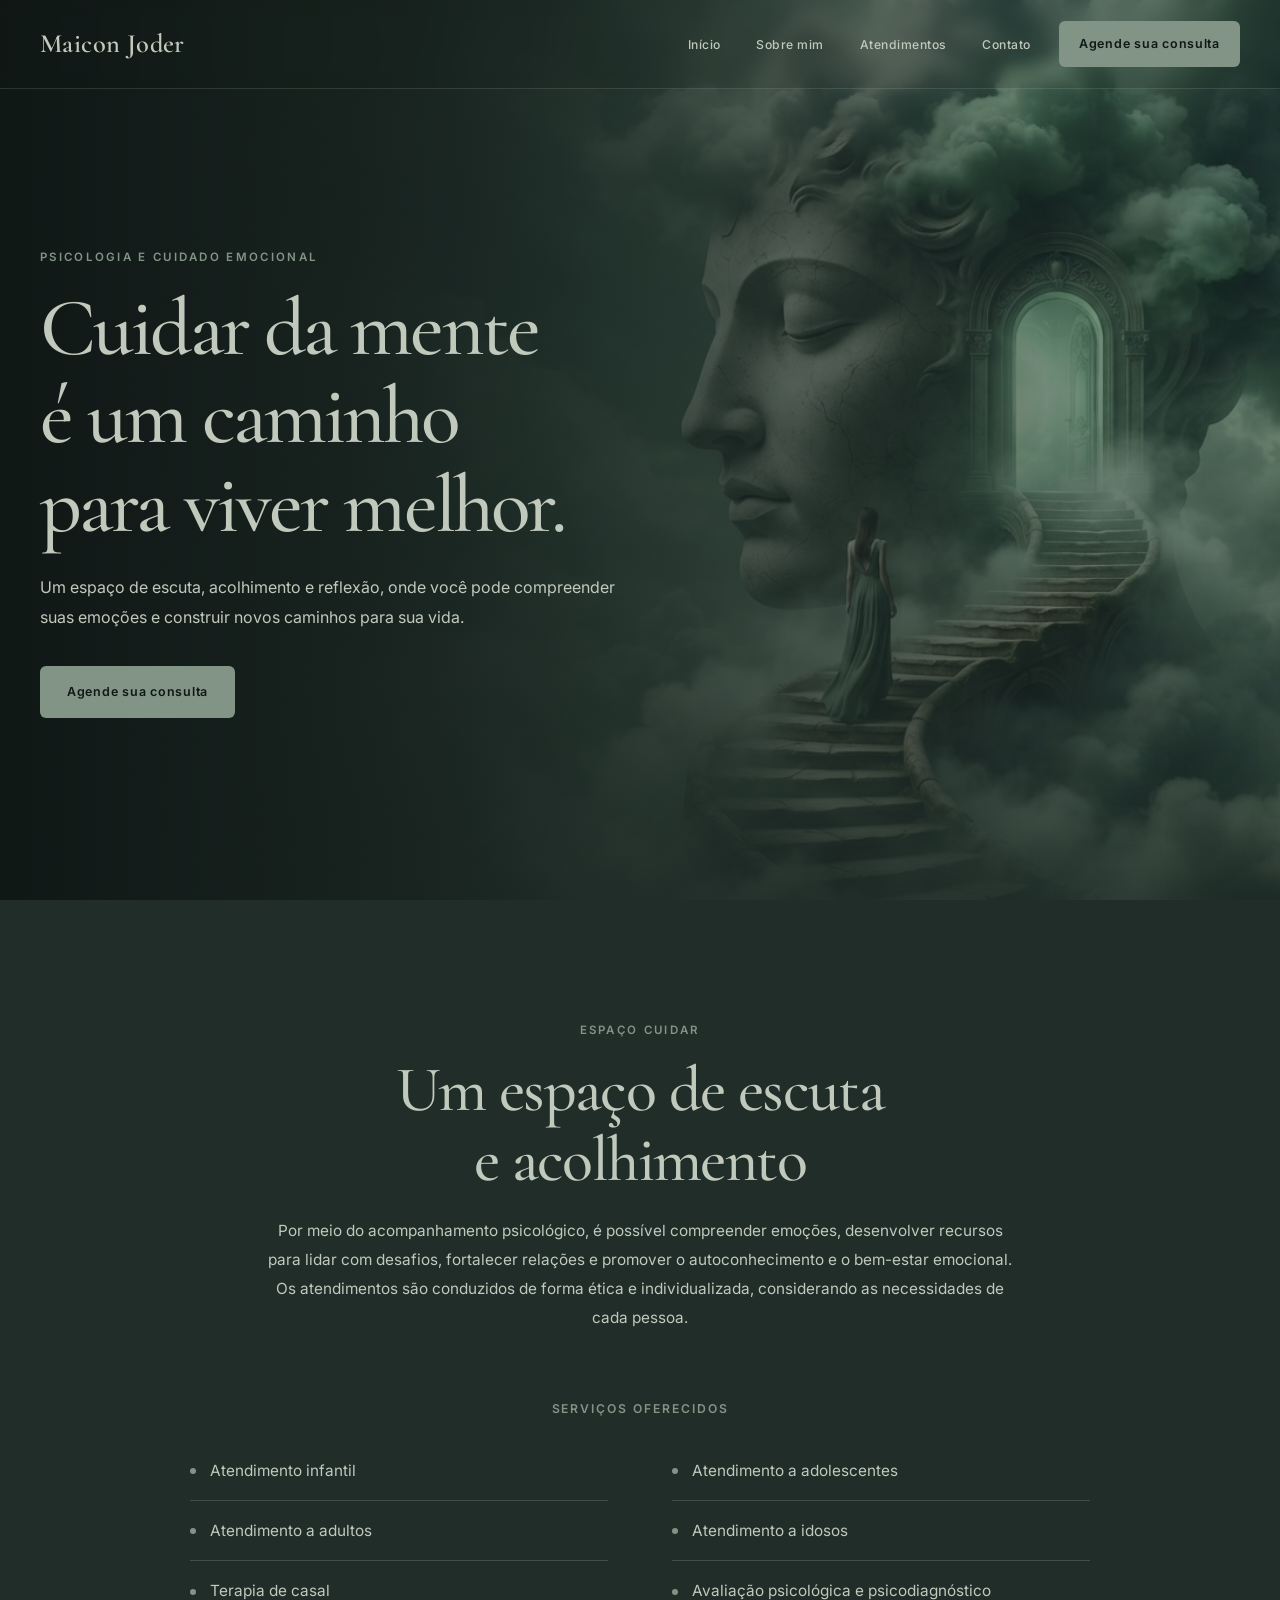
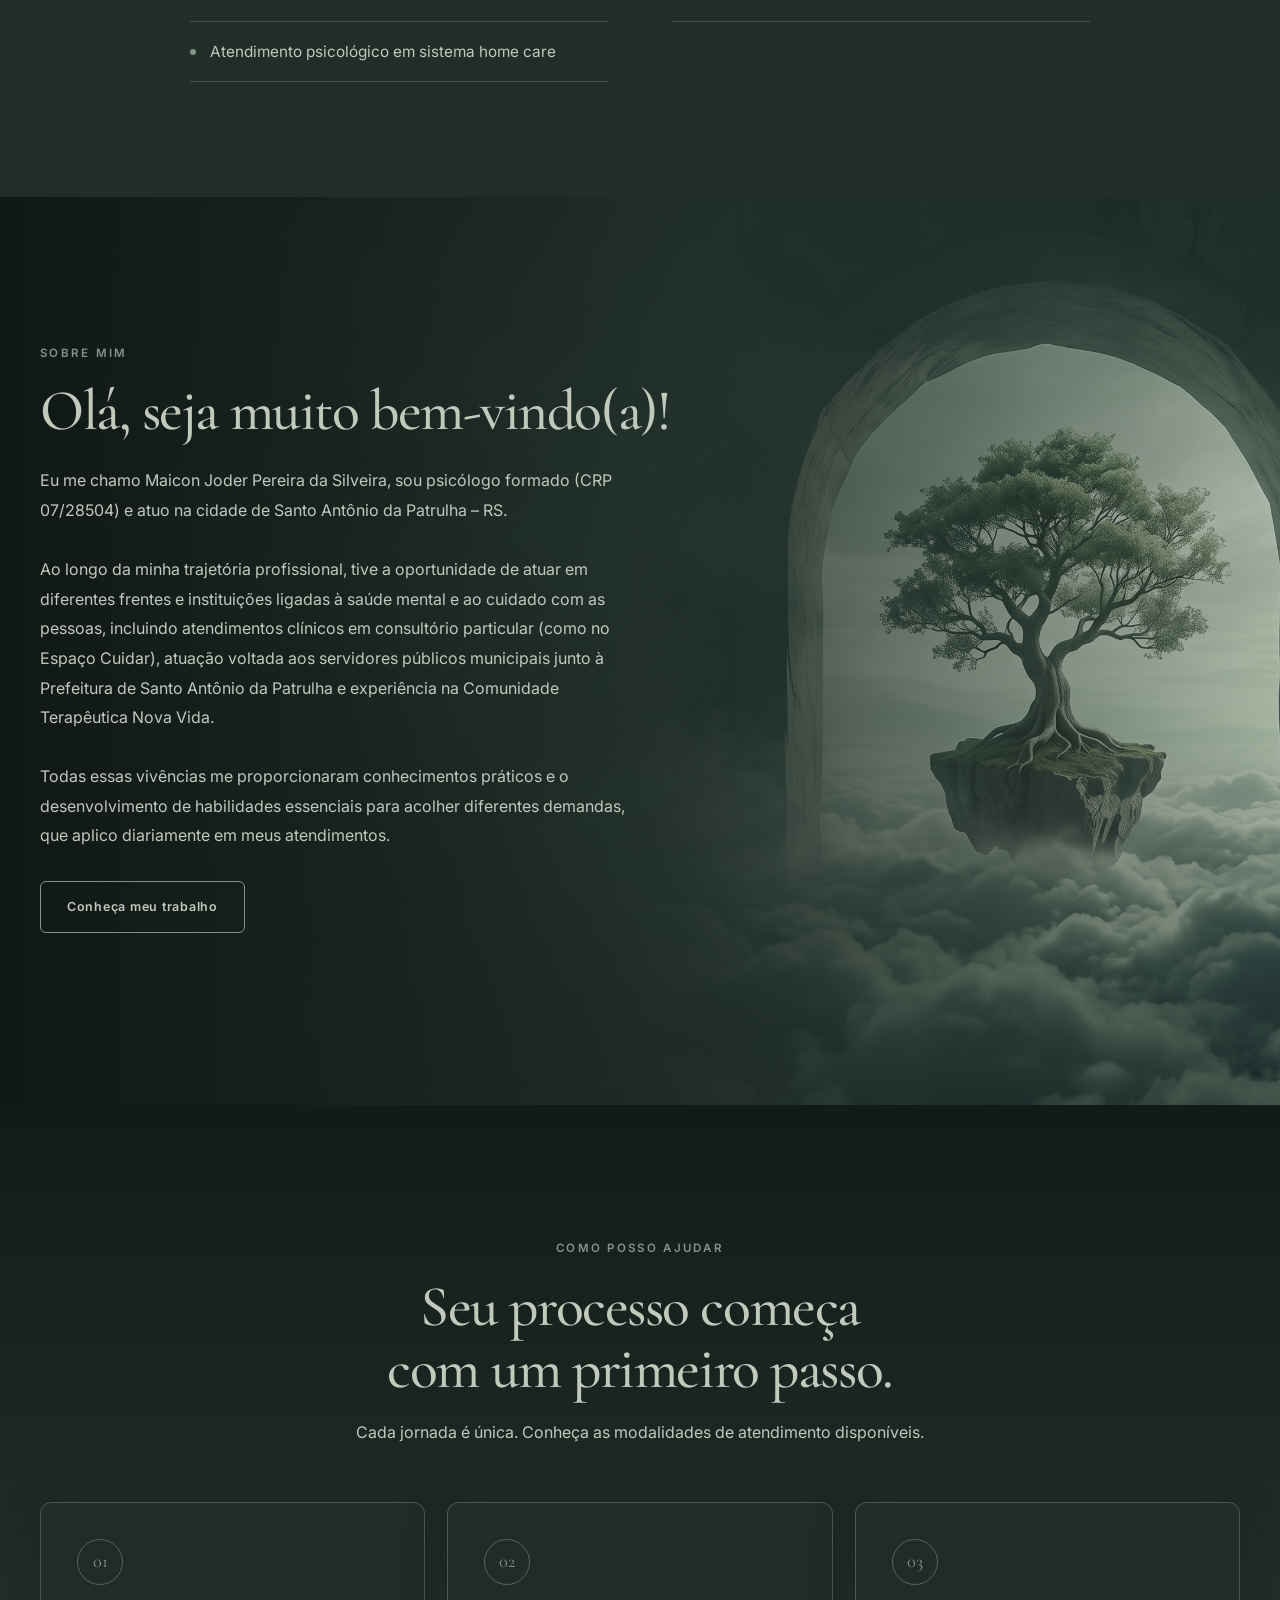
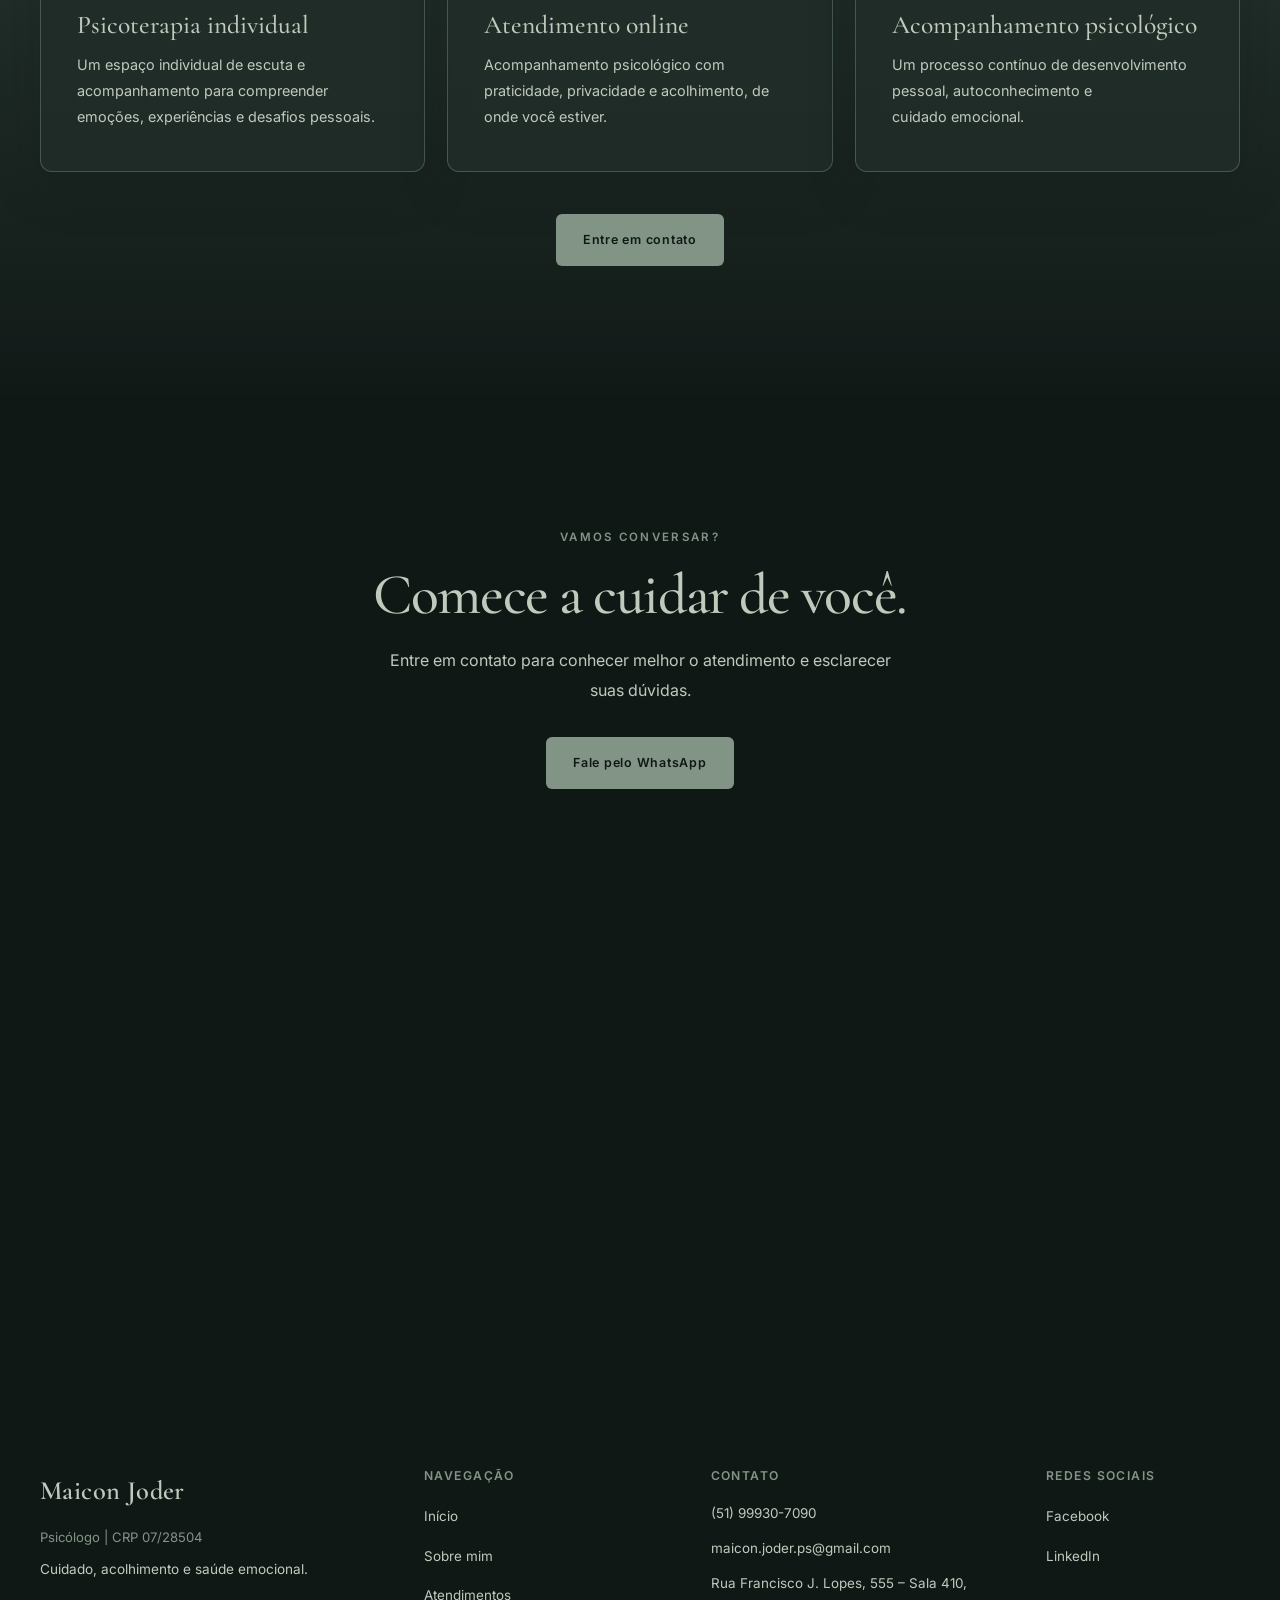
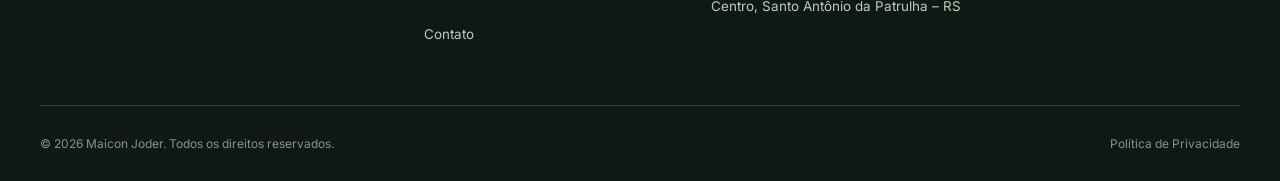
==== index.html @ 699cd2d8 "Add files via upload" ====
<!DOCTYPE html>
<html lang="pt-BR">

<head>
    <meta charset="UTF-8">
    <meta name="viewport" content="width=device-width, initial-scale=1.0">

    <meta name="description"
        content="Atendimento psicológico humanizado. Um espaço de acolhimento, escuta e transformação.">

    <meta name="theme-color" content="#F5F1EA">
    <link rel="icon" href="images/ico.ico" type="image/x-icon">

    <title>Psicologia | Acolhimento e Bem-estar</title>

    <link rel="stylesheet" href="css/style.css">
    <script src="js/script.js" defer></script>
</head>

<body>

    <!-- =====================================
         HEADER - CABEÇALHO
    ====================================== -->

    <header class="header" id="inicio">

        <div class="header__container">

            <a href="#inicio" class="header__logo" aria-label="Página inicial">
                Maicon Joder
            </a>

            <nav class="header__nav" aria-label="Navegação principal">

                <ul class="header__menu">
                    <li><a href="#inicio">Início</a></li>
                    <li><a href="#sobre">Sobre mim</a></li>
                    <li><a href="#atendimentos">Atendimentos</a></li>
                    <li><a href="#contato">Contato</a></li>
                </ul>

            </nav>

            <a href="#contato" class="header__button">
                Agende sua consulta
            </a>

            <!-- Menu mobile: implementar interação com JavaScript -->
            <button class="header__mobile-button" type="button" aria-label="Abrir menu de navegação"
                aria-expanded="false" aria-controls="mobile-menu">

                <span></span>
                <span></span>
                <span></span>

            </button>

        </div>

        <!-- Menu alternativo para dispositivos móveis -->
        <nav class="mobile-menu" id="mobile-menu" aria-label="Navegação mobile" hidden>

            <ul>
                <li><a href="#inicio">Início</a></li>
                <li><a href="#sobre">Sobre mim</a></li>
                <li><a href="#atendimentos">Atendimentos</a></li>
                <li><a href="#contato">Contato</a></li>
            </ul>

            <a href="#contato" class="mobile-menu__button">
                Agende sua consulta
            </a>

        </nav>

    </header>


    <!-- =====================================
         MAIN - CONTEÚDO PRINCIPAL
    ====================================== -->

    <main>

        <!-- =================================
             SECTION 01 - HERO
        ================================== -->

        <section class="hero section-image" id="hero">

            <!-- Imagem de fundo 16:9 -->
            <div class="hero__background" role="img" aria-label="Imagem representativa de acolhimento e bem-estar">
            </div>

            <div class="hero__overlay"></div>

            <div class="hero__container">

                <div class="hero__content">

                    <span class="hero__eyebrow">
                        Psicologia e cuidado emocional
                    </span>

                    <h1 class="hero__title">
                        Cuidar da mente é um caminho para viver melhor.
                    </h1>

                    <p class="hero__description">
                        Um espaço de escuta, acolhimento e reflexão,
                        onde você pode compreender suas emoções e
                        construir novos caminhos para sua vida.
                    </p>

                    <a href="#contato" class="button button--primary">
                        Agende sua consulta
                    </a>

                </div>

            </div>

        </section>


        <!-- =================================
             SECTION 02 - 
            
        ================================== -->

        <section class="services-info" id="servicos" aria-labelledby="services-info-title">
            <div class="services-info__container">

                <div class="services-info__intro">
                    <span class="services-info__eyebrow">Espaço cuidar</span>

                    <h2 class="services-info__title" id="services-info-title">
                        Um espaço de escuta e acolhimento
                    </h2>

                    <p class="services-info__description">
                        Por meio do acompanhamento psicológico, é possível
                        compreender emoções, desenvolver recursos para lidar com desafios,
                        fortalecer relações e promover o autoconhecimento e o bem-estar
                        emocional. Os atendimentos são conduzidos de forma ética e
                        individualizada, considerando as necessidades de cada pessoa.
                    </p>

                </div>

                <div class="services-info__list-wrapper">
                    <h3 class="services-info__list-title">Serviços oferecidos</h3>

                    <ul class="services-info__list">
                        <li class="services-info__item">Atendimento infantil</li>
                        <li class="services-info__item">Atendimento a adolescentes</li>
                        <li class="services-info__item">Atendimento a adultos</li>
                        <li class="services-info__item">Atendimento a idosos</li>
                        <li class="services-info__item">Terapia de casal</li>
                        <li class="services-info__item">Avaliação psicológica e psicodiagnóstico</li>
                        <li class="services-info__item">Atendimento psicológico em sistema home care</li>
                    </ul>
                </div>

            </div>
        </section>


        <!-- =================================
             SECTION 03 - SOBRE O PSICÓLOGO
        ================================== -->

        <section class="about section-image" id="sobre">

            <!-- Imagem de fundo 16:9 -->
            <div class="about__background" role="img" aria-label="Ambiente tranquilo e acolhedor">
            </div>

            <div class="about__overlay"></div>

            <div class="about__container">

                <div class="about__content">

                    <span class="about__eyebrow">
                        Sobre mim
                    </span>

                    <h2 class="about__title">
                        Olá, seja muito bem-vindo(a)!
                    </h2>

                    <p class="about__description">
                        Eu me chamo Maicon Joder Pereira da Silveira, sou psicólogo formado (CRP 07/28504) e atuo na
                        cidade de Santo Antônio da Patrulha – RS.

                        <br><br>

                        Ao longo da minha trajetória profissional, tive a oportunidade de atuar em diferentes frentes e
                        instituições ligadas à saúde mental e ao cuidado com as pessoas, incluindo atendimentos clínicos
                        em consultório particular (como no Espaço Cuidar), atuação voltada aos servidores públicos
                        municipais junto à Prefeitura de Santo Antônio da Patrulha e experiência na Comunidade
                        Terapêutica Nova Vida.

                        <br><br>
                        Todas essas vivências me proporcionaram conhecimentos práticos e o desenvolvimento de
                        habilidades essenciais para acolher diferentes demandas, que aplico diariamente em meus
                        atendimentos.

                        <br><br>

                    <a href="#contato" class="button button--secondary">
                        Conheça meu trabalho
                    </a>

                </div>

            </div>

        </section>

        <!-- =================================
             SECTION 03 - ATENDIMENTOS
        ================================== -->

        <section class="services section-image" id="atendimentos">

            <!-- Imagem de fundo 16:9 -->
            <div class="services__background" role="img" aria-label="Imagem de natureza que transmite tranquilidade">
            </div>

            <div class="services__overlay"></div>

            <div class="services__container">

                <div class="services__header">

                    <span class="services__eyebrow">
                        Como posso ajudar
                    </span>

                    <h2 class="services__title">
                        Seu processo começa com um primeiro passo.
                    </h2>

                    <p class="services__description">
                        Cada jornada é única. Conheça as modalidades
                        de atendimento disponíveis.
                    </p>

                </div>

                <div class="services__grid">

                    <!-- Card 01 -->
                    <article class="service-card">

                        <div class="service-card__icon" aria-hidden="true">
                            <span>01</span>
                        </div>

                        <h3 class="service-card__title">
                            Psicoterapia individual
                        </h3>

                        <p class="service-card__description">
                            Um espaço individual de escuta e
                            acompanhamento para compreender emoções,
                            experiências e desafios pessoais.
                        </p>

                    </article>


                    <!-- Card 02 -->
                    <article class="service-card">

                        <div class="service-card__icon" aria-hidden="true">
                            <span>02</span>
                        </div>

                        <h3 class="service-card__title">
                            Atendimento online
                        </h3>

                        <p class="service-card__description">
                            Acompanhamento psicológico com praticidade,
                            privacidade e acolhimento, de onde você estiver.
                        </p>

                    </article>


                    <!-- Card 03 -->
                    <article class="service-card">

                        <div class="service-card__icon" aria-hidden="true">
                            <span>03</span>
                        </div>

                        <h3 class="service-card__title">
                            Acompanhamento psicológico
                        </h3>

                        <p class="service-card__description">
                            Um processo contínuo de desenvolvimento
                            pessoal, autoconhecimento e cuidado emocional.
                        </p>

                    </article>

                </div>

                <div class="services__action">

                    <a href="https://wa.me/+5551999307090" class="button button--contact" target="_blank"
                        rel="noopener noreferrer" class="button button--primary">
                        Entre em contato
                    </a>

                </div>

            </div>

        </section>


        <!-- =================================
             SECTION 04 - CONTATO
        ================================== -->

        <section class="contact" id="contato">

            <div class="contact__container">

                <div class="contact__content">

                    <span class="contact__eyebrow">
                        Vamos conversar?
                    </span>

                    <h2 class="contact__title">
                        Comece a cuidar de você.
                    </h2>

                    <p class="contact__description">
                        Entre em contato para conhecer melhor
                        o atendimento e esclarecer suas dúvidas.
                    </p>

                    <a href="https://wa.me/+5551999307090" class="button button--contact" target="_blank"
                        rel="noopener noreferrer">

                        Fale pelo WhatsApp

                    </a>

                </div>

            </div>

        </section>

        <section>
            <div class="interimage"></div>
        </section>

    </main>


    <!-- =====================================
         FOOTER - RODAPÉ
    ====================================== -->

    <footer class="footer">

        <div class="footer__container">

            <!-- Identificação profissional -->
            <div class="footer__brand">

                <a href="#inicio" class="footer__logo">
                    Maicon Joder
                </a>

                <p class="footer__registration">
                    Psicólogo | CRP 07/28504
                </p>

                <p class="footer__tagline">
                    Cuidado, acolhimento e saúde emocional.
                </p>

            </div>


            <!-- Navegação -->
            <div class="footer__navigation">

                <h3 class="footer__heading">
                    Navegação
                </h3>

                <ul>
                    <li><a href="#inicio">Início</a></li>
                    <li><a href="#sobre">Sobre mim</a></li>
                    <li><a href="#atendimentos">Atendimentos</a></li>
                    <li><a href="#contato">Contato</a></li>
                </ul>

            </div>


            <!-- Contato -->
            <div class="footer__contact">

                <h3 class="footer__heading">
                    Contato
                </h3>

                <ul>
                    <li>
                        <a href="tel:+5551999307090">
                            (51) 99930-7090

                        </a>
                    </li>

                    <li>
                        <a href="mailto:maicon.joder.ps@gmail.com">
                            maicon.joder.ps@gmail.com
                        </a>
                    </li>

                    <li>
                        Rua Francisco J. Lopes, 555 – Sala 410, Centro, Santo Antônio da Patrulha – RS
                    </li>
                </ul>

            </div>


            <!-- Redes sociais -->
            <div class="footer__social">

                <h3 class="footer__heading">
                    Redes sociais
                </h3>

                <ul>
                    <li>
                        <a href="https://www.facebook.com/p/Espa%C3%A7o-Cuidar-100063703406092" target="_blank"
                            rel="noopener noreferrer">
                            Facebook
                        </a>
                    </li>

                    <li>
                        <a href="https://www.linkedin.com/in/maicon-joder-pereira-da-silveira-351394152/"
                            target="_blank" rel="noopener noreferrer">
                            LinkedIn
                        </a>
                    </li>
                </ul>

            </div>

        </div>


        <!-- Direitos autorais -->
        <div class="footer__bottom">

            <p>
                © <span id="copyright-year"></span> Maicon Joder. Todos os direitos reservados.
            </p>

            <a href="politica.html" class="footer__privacy-policy" target="_blank">
                Política de Privacidade
            </a>

        </div>

    </footer>

    <script>
        document.getElementById('copyright-year').textContent = new Date().getFullYear();
    </script>
<script src="js/script.js" defer></script>
</body>

</html>
---- css/style.css ----
/* =========================================================
   LANDING PAGE | PSICOLOGIA
   Identidade cromática exclusiva: verdes e cinza esverdeado
   Arquivo: css/style.css
========================================================= */

/* 1. FONTES */
@import url('https://fonts.googleapis.com/css2?family=Cormorant+Garamond:wght@400;500;600;700&family=Inter:wght@400;500;600;700&display=swap');

/* 2. VARIÁVEIS */
:root {
    --color-deepest: #101816;
    --color-deep: #202D28;
    --color-moss: #35473D;
    --color-medium: #52675A;
    --color-sage: #829486;
    --color-light: #C1C9BD;

    --font-heading: 'Cormorant Garamond', Georgia, serif;
    --font-body: 'Inter', Arial, sans-serif;

    --container-width: 1200px;
    --container-gutter: 24px;

    --radius-small: 6px;
    --radius-medium: 12px;
    --radius-large: 20px;

    --transition-fast: 180ms ease;
    --transition-base: 300ms ease;
    --transition-slow: 450ms ease;

    --shadow-soft: 0 16px 48px rgba(16, 24, 22, 0.22);
}

/* 3. RESET GLOBAL */
*,
*::before,
*::after {
    box-sizing: border-box;
}

html {
    scroll-behavior: smooth;
    scroll-padding-top: 88px;
    -webkit-text-size-adjust: 100%;
}

body {
    min-width: 320px;
    margin: 0;
    overflow-x: hidden;
    background: var(--color-deepest);
    color: var(--color-light);
    font-family: var(--font-body);
    font-size: 16px;
    line-height: 1.7;
    -webkit-font-smoothing: antialiased;
    text-rendering: optimizeLegibility;
}

img,
picture,
svg,
video {
    display: block;
    max-width: 100%;
}

button,
input,
textarea,
select {
    font: inherit;
}

button,
a {
    -webkit-tap-highlight-color: transparent;
}

a {
    color: inherit;
    text-decoration: none;
}

button {
    color: inherit;
}

ul,
ol {
    margin: 0;
    padding: 0;
    list-style: none;
}

h1,
h2,
h3,
p {
    margin-top: 0;
}

h1,
h2,
h3 {
    color: var(--color-light);
    font-family: var(--font-heading);
    font-weight: 500;
    line-height: 1.08;
    text-wrap: balance;
}

p {
    text-wrap: pretty;
}

::selection {
    background: var(--color-sage);
    color: var(--color-deepest);
}

/* 4. ESTILOS BASE E CONTAINERS */
.header__container,
.hero__container,
.about__container,
.services__container,
.contact__container,
.footer__container,
.footer__bottom {
    width: min(100% - (var(--container-gutter) * 2), var(--container-width));
    margin-inline: auto;
}

section[id] {
    scroll-margin-top: 80px;
}

.section-image {
    position: relative;
    isolation: isolate;
    display: flex;
    align-items: center;
    min-height: 70svh;
    overflow: hidden;
    background-color: var(--color-deep);
}

.section-image > [class$="__background"],
.section-image > [class$="__overlay"] {
    position: absolute;
    inset: 0;
    pointer-events: none;
}

.section-image > [class$="__background"] {
    z-index: -2;
    background-repeat: no-repeat;
    background-position: center;
    background-size: cover;
}

.section-image > [class$="__overlay"] {
    z-index: -1;
}

/* 5. TIPOGRAFIA */
.hero__eyebrow,
.about__eyebrow,
.services__eyebrow,
.contact__eyebrow {
    display: inline-block;
    margin-bottom: 18px;
    color: var(--color-sage);
    font-size: 0.72rem;
    font-weight: 600;
    letter-spacing: 0.2em;
    line-height: 1.5;
    text-transform: uppercase;
}

.hero__title {
    max-width: 780px;
    margin-bottom: 24px;
    font-size: clamp(3rem, 6.4vw, 6.2rem);
    letter-spacing: -0.035em;
}

.about__title,
.services__title,
.contact__title {
    font-size: clamp(2.5rem, 4.5vw, 4.6rem);
    letter-spacing: -0.025em;
}

.hero__description,
.about__description,
.services__description,
.contact__description {
    color: var(--color-light);
    font-size: clamp(0.96rem, 1.25vw, 1.1rem);
    line-height: 1.85;
}

/* 6. BOTÕES */
.button,
.header__button,
.mobile-menu__button {
    display: inline-flex;
    min-height: 52px;
    align-items: center;
    justify-content: center;
    padding: 14px 26px;
    border: 1px solid transparent;
    border-radius: var(--radius-small);
    cursor: pointer;
    font-size: 0.78rem;
    font-weight: 600;
    letter-spacing: 0.06em;
    line-height: 1.3;
    text-align: center;
    transition:
        color var(--transition-base),
        background-color var(--transition-base),
        border-color var(--transition-base),
        transform var(--transition-base);
}

.button:hover,
.header__button:hover,
.mobile-menu__button:hover {
    transform: translateY(-2px);
}

.button:active,
.header__button:active,
.mobile-menu__button:active {
    transform: translateY(0);
}

.button--primary,
.header__button,
.mobile-menu__button {
    background: var(--color-sage);
    color: var(--color-deepest);
}

.button--primary:hover,
.header__button:hover,
.mobile-menu__button:hover {
    background: var(--color-light);
    color: var(--color-deepest);
}

.button--secondary {
    border-color: var(--color-sage);
    background: transparent;
    color: var(--color-light);
}

.button--secondary:hover {
    background: var(--color-sage);
    color: var(--color-deepest);
}

.button--contact {
    background: var(--color-sage);
    color: var(--color-deepest);
}

.button--contact:hover {
    background: var(--color-light);
    color: var(--color-deepest);
}

/* 7. HEADER */
.header {
    position: absolute;
    z-index: 20;
    top: 0;
    left: 0;
    width: 100%;
    border-bottom: 1px solid rgba(193, 201, 189, 0.16);
    background: rgba(16, 24, 22, 0.12);
    backdrop-filter: blur(8px);
    -webkit-backdrop-filter: blur(8px);
}

.header__container {
    display: flex;
    min-height: 88px;
    align-items: center;
    justify-content: space-between;
    gap: 28px;
}

.header__logo,
.footer__logo {
    flex-shrink: 0;
    color: var(--color-light);
    font-family: var(--font-heading);
    font-size: 1.65rem;
    font-weight: 600;
    letter-spacing: 0.015em;
}

.header__nav {
    margin-left: auto;
}

.header__menu {
    display: flex;
    align-items: center;
    gap: clamp(18px, 2.8vw, 38px);
}

.header__menu a,
.mobile-menu a:not(.mobile-menu__button) {
    color: var(--color-light);
    font-size: 0.76rem;
    font-weight: 500;
    letter-spacing: 0.04em;
    transition: color var(--transition-fast);
}

.header__menu a:hover,
.mobile-menu a:not(.mobile-menu__button):hover {
    color: var(--color-sage);
}

.header__button {
    min-height: 46px;
    padding: 12px 19px;
    white-space: nowrap;
}

.header__mobile-button {
    display: none;
    width: 46px;
    height: 46px;
    flex: 0 0 46px;
    flex-direction: column;
    align-items: center;
    justify-content: center;
    gap: 6px;
    border: 1px solid var(--color-medium);
    border-radius: var(--radius-small);
    background: var(--color-deep);
    cursor: pointer;
}

.header__mobile-button span {
    display: block;
    width: 19px;
    height: 1.5px;
    border-radius: 2px;
    background: var(--color-light);
    transition: transform var(--transition-base);
}

/* O atributo hidden deve continuar ocultando o menu sem JavaScript. */
.mobile-menu[hidden] {
    display: none !important;
}

.mobile-menu:not([hidden]) {
    display: flex;
}

.mobile-menu {
    flex-direction: column;
    gap: 22px;
    padding: 22px var(--container-gutter) 28px;
    border-top: 1px solid rgba(193, 201, 189, 0.14);
    background: var(--color-deepest);
}

.mobile-menu ul {
    display: grid;
    gap: 18px;
}

.mobile-menu a:not(.mobile-menu__button) {
    display: inline-block;
    padding-block: 4px;
    font-size: 0.9rem;
}

.mobile-menu__button {
    align-self: flex-start;
}

/* 8. HERO */
.hero {
    min-height: 100svh;
    padding-block: 150px 90px;
    background-color: var(--color-deepest);
}

.hero__background {
    background-image: url("../images/imgheader.jpg");
    background-position: center 45%;
}

.hero__overlay {
    background:
        linear-gradient(
            90deg,
            rgba(16, 24, 22, 0.94) 0%,
            rgba(32, 45, 40, 0.78) 48%,
            rgba(32, 45, 40, 0.22) 100%
        ),
        linear-gradient(
            0deg,
            rgba(16, 24, 22, 0.34),
            rgba(16, 24, 22, 0.12)
        );
}

.hero__content {
    max-width: 790px;
}

.hero__description {
    max-width: 590px;
    margin-bottom: 34px;
}

/* 9. ABOUT */
.about {
    min-height: 78svh;
    padding-block: clamp(88px, 11vw, 150px);
}

.about__background {
    background-image: url("../images/imgbody.jpg");
    background-position: center 48%;
}

.about__overlay {
    background:
        linear-gradient(
            90deg,
            rgba(16, 24, 22, 0.94) 0%,
            rgba(32, 45, 40, 0.82) 52%,
            rgba(32, 45, 40, 0.28) 100%
        );
}

.about__content {
    max-width: 690px;
}

.about__title {
    max-width: 650px;
    margin-bottom: 24px;
}

.about__description {
    max-width: 590px;
    margin-bottom: 32px;
}

/* 10. SERVICES */
.services {
    min-height: 78svh;
    padding-block: clamp(88px, 10vw, 138px);
}

.services__background {
    /*background-image: url("../images/imgfooter.jpg");*/
    background-position: center;
}

.services__overlay {
    background:
        linear-gradient(
            180deg,
            rgba(16, 24, 22, 0.88) 0%,
            rgba(32, 45, 40, 0.86) 55%,
            rgba(16, 24, 22, 0.94) 100%
        );
}

.services__container {
    position: relative;
}

.services__header {
    max-width: 760px;
    margin: 0 auto 54px;
    text-align: center;
}

.services__title {
    margin-bottom: 18px;
}

.services__description {
    max-width: 580px;
    margin: 0 auto;
}

.services__grid {
    display: grid;
    grid-template-columns: repeat(3, minmax(0, 1fr));
    gap: 22px;
}

.service-card {
    display: flex;
    min-height: 270px;
    flex-direction: column;
    padding: clamp(25px, 3vw, 36px);
    border: 1px solid rgba(130, 148, 134, 0.42);
    border-radius: var(--radius-medium);
    background: rgba(32, 45, 40, 0.88);
    box-shadow: var(--shadow-soft);
    transition:
        transform var(--transition-base),
        border-color var(--transition-base),
        background-color var(--transition-base);
}

.service-card:hover {
    transform: translateY(-6px);
    border-color: var(--color-sage);
    background: rgba(53, 71, 61, 0.96);
}

.service-card__icon {
    display: flex;
    width: 46px;
    height: 46px;
    align-items: center;
    justify-content: center;
    margin-bottom: 26px;
    border: 1px solid var(--color-medium);
    border-radius: 50%;
    color: var(--color-sage);
    font-family: var(--font-heading);
    font-size: 1.15rem;
}

.service-card__title {
    margin-bottom: 14px;
    font-size: clamp(1.55rem, 2vw, 1.9rem);
}

.service-card__description {
    margin-bottom: 0;
    color: var(--color-light);
    font-size: 0.9rem;
    line-height: 1.8;
}

.services__action {
    display: flex;
    justify-content: center;
    margin-top: 42px;
}










.services-info {
    position: relative;
    padding: clamp(76px, 9vw, 124px) 24px;
    overflow: hidden;
    background: var(--color-deep);
    color: var(--color-light);
}

.services-info__container {
    width: min(100%, 1040px);
    margin-inline: auto;
}

.services-info__intro {
    max-width: 790px;
    margin: 0 auto clamp(42px, 6vw, 68px);
    text-align: center;
}

.services-info__eyebrow {
    display: inline-block;
    margin-bottom: 16px;
    color: var(--color-sage);
    font-size: 0.72rem;
    font-weight: 600;
    letter-spacing: 0.2em;
    line-height: 1.5;
    text-transform: uppercase;
}

.services-info__title {
    margin-bottom: 22px;
    color: var(--color-light);
    font-family: var(--font-heading);
    font-size: clamp(2.6rem, 5vw, 4.3rem);
    font-weight: 500;
    letter-spacing: -0.025em;
    line-height: 1.08;
}

.services-info__description {
    max-width: 760px;
    margin: 0 auto;
    color: var(--color-light);
    font-size: clamp(0.95rem, 1.2vw, 1.06rem);
    line-height: 1.9;
}

.services-info__list-wrapper {
    max-width: 900px;
    margin-inline: auto;
}

.services-info__list-title {
    margin-bottom: 22px;
    color: var(--color-sage);
    font-family: var(--font-body);
    font-size: 0.76rem;
    font-weight: 600;
    letter-spacing: 0.16em;
    line-height: 1.5;
    text-align: center;
    text-transform: uppercase;
}

.services-info__list {
    display: grid;
    grid-template-columns: repeat(2, minmax(0, 1fr));
    column-gap: clamp(28px, 5vw, 72px);
    margin: 0;
    padding: 0;
    list-style: none;
}

.services-info__item {
    position: relative;
    padding: 17px 0 17px 20px;
    border-bottom: 1px solid rgba(193, 201, 189, 0.22);
    color: var(--color-light);
    font-size: 0.96rem;
    line-height: 1.65;
}

.services-info__item::before {
    position: absolute;
    top: 1.78em;
    left: 0;
    width: 6px;
    height: 6px;
    border-radius: 50%;
    background: var(--color-sage);
    content: "";
}

@media (max-width: 640px) {
    .services-info {
        padding: 68px 22px;
    }

    .services-info__intro {
        margin-bottom: 38px;
        text-align: left;
    }

    .services-info__description {
        line-height: 1.8;
    }

    .services-info__list-title {
        text-align: left;
    }

    .services-info__list {
        grid-template-columns: 1fr;
    }

    .services-info__item {
        padding-block: 15px;
        font-size: 0.93rem;
    }
}
/* 11. CONTACT */

.contact {
    padding-block: clamp(88px, 10vw, 136px);
    background-color: #101816;
    background-position: center;
    text-align: center;
}

.contact__container {
    display: flex;
    justify-content: center;
}

.contact__content {
    max-width: 720px;
}

.contact__title {
    margin-bottom: 20px;
}

.contact__description {
    max-width: 560px;
    margin: 0 auto 32px;
}

/* 12. IMAGEM TRANSIÇÃO*/

.interimage {
    background-image: url("../images/imgfooter.jpg");
    background-size: cover;
    background-attachment: fixed;
    background-position: center center;
    height: 30em;
    width: 100%;
    display: flex;
    justify-content: center;
    align-items: center;
}

/* 12. FOOTER */
.footer {
    background: var(--color-deepest);
}

.footer__container {
    display: grid;
    grid-template-columns: 1.4fr 1fr 1.2fr 0.8fr;
    gap: 44px;
    padding-block: 72px 58px;
}

.footer__brand {
    max-width: 280px;
}

.footer__logo {
    display: inline-block;
    margin-bottom: 12px;
}

.footer__registration {
    margin-bottom: 8px;
    color: var(--color-sage);
    font-size: 0.82rem;
}

.footer__tagline {
    margin-bottom: 0;
    color: var(--color-light);
    font-size: 0.85rem;
    line-height: 1.8;
}

.footer__heading {
    margin-bottom: 20px;
    color: var(--color-sage);
    font-family: var(--font-body);
    font-size: 0.76rem;
    font-weight: 600;
    letter-spacing: 0.12em;
    text-transform: uppercase;
}

.footer__navigation ul,
.footer__contact ul,
.footer__social ul {
    display: grid;
    gap: 12px;
}

.footer__navigation a,
.footer__contact li,
.footer__social a {
    color: var(--color-light);
    font-size: 0.84rem;
    line-height: 1.7;
    overflow-wrap: anywhere;
    transition: color var(--transition-fast);
}

.footer__navigation a:hover,
.footer__contact a:hover,
.footer__social a:hover {
    color: var(--color-sage);
}

.footer__bottom {
    display: flex;
    min-height: 76px;
    align-items: center;
    justify-content: space-between;
    gap: 20px;
    border-top: 1px solid var(--color-moss);
    padding-block: 18px;
}

.footer__bottom p,
.footer__bottom a {
    margin: 0;
    color: var(--color-sage);
    font-size: 0.75rem;
    line-height: 1.6;
}

.footer__bottom a {
    transition: color var(--transition-fast);
}

.footer__bottom a:hover {
    color: var(--color-light);
}

/* 13. ACESSIBILIDADE E FOCO */
:focus-visible {
    outline: 2px solid var(--color-light);
    outline-offset: 4px;
}

@media (hover: none) {
    .service-card:hover,
    .button:hover,
    .header__button:hover {
        transform: none;
    }
}

/* 14. TABLETS E TELAS MÉDIAS */
@media (max-width: 991px) {
    :root {
        --container-gutter: 28px;
    }

    .header__container {
        min-height: 80px;
        gap: 18px;
    }

    .header__nav,
    .header__container > .header__button {
        display: none;
    }

    .header__mobile-button {
        display: flex;
    }

    .hero {
        min-height: 88svh;
    }

    .hero__background {
        background-position: 58% center;
    }

    .about__background {
        background-position: 60% center;
    }

    .services__grid {
        grid-template-columns: repeat(2, minmax(0, 1fr));
    }

    .footer__container {
        grid-template-columns: repeat(2, minmax(0, 1fr));
        gap: 38px 32px;
    }
}

/* 15. SMARTPHONES */
@media (max-width: 575px) {
    :root {
        --container-gutter: 20px;
    }

    html {
        scroll-padding-top: 70px;
    }

    body {
        font-size: 15px;
    }

    .header__container {
        min-height: 72px;
    }

    .header__logo {
        max-width: calc(100% - 64px);
        font-size: 1.45rem;
    }

    .hero {
        min-height: 88svh;
        min-height: max(680px, 88svh);
        align-items: center;
        padding-block: 125px 76px;
    }

    .hero__background {
        background-position: 62% center;
    }

    .hero__overlay {
        background:
            linear-gradient(
                90deg,
                rgba(16, 24, 22, 0.91),
                rgba(32, 45, 40, 0.68)
            ),
            linear-gradient(
                0deg,
                rgba(16, 24, 22, 0.45),
                rgba(16, 24, 22, 0.2)
            );
    }

    .hero__eyebrow,
    .about__eyebrow,
    .services__eyebrow,
    .contact__eyebrow {
        margin-bottom: 14px;
        font-size: 0.65rem;
        letter-spacing: 0.16em;
    }

    .hero__title {
        margin-bottom: 20px;
        font-size: clamp(2.8rem, 12vw, 4.2rem);
    }

    .hero__description {
        margin-bottom: 28px;
        font-size: 0.94rem;
        line-height: 1.75;
    }

    .button,
    .header__button,
    .mobile-menu__button {
        min-height: 50px;
        padding: 13px 20px;
        font-size: 0.74rem;
    }

    .about {
        min-height: 0;
        padding-block: 92px;
    }

    .about__background {
        background-position: 64% center;
    }

    .about__overlay {
        background: rgba(16, 24, 22, 0.82);
    }

    .about__title,
    .services__title,
    .contact__title {
        font-size: clamp(2.45rem, 10vw, 3.5rem);
    }

    .about__description {
        font-size: 0.93rem;
        line-height: 1.8;
    }

    .services {
        min-height: 0;
        padding-block: 90px;
    }

    .services__background {
        background-position: 58% center;
    }

    .services__overlay {
        background: rgba(16, 24, 22, 0.88);
    }

    .services__header {
        margin-bottom: 36px;
        text-align: left;
    }

    .services__description {
        margin-inline: 0;
        font-size: 0.93rem;
    }

    .services__grid {
        grid-template-columns: minmax(0, 1fr);
        gap: 16px;
    }

    .service-card {
        min-height: auto;
        padding: 26px;
    }

    .service-card__icon {
        margin-bottom: 20px;
    }

    .service-card__title {
        font-size: 1.7rem;
    }

    .service-card__description {
        font-size: 0.88rem;
    }

    .services__action {
        justify-content: flex-start;
        margin-top: 30px;
    }

    .contact {
        padding-block: 88px;
        text-align: left;
    }

    .contact__description {
        margin-inline: 0;
        font-size: 0.93rem;
    }

    .footer__container {
        grid-template-columns: minmax(0, 1fr);
        gap: 34px;
        padding-block: 56px 42px;
    }

    .footer__brand {
        max-width: 100%;
    }

    .footer__heading {
        margin-bottom: 14px;
    }

    .footer__bottom {
        align-items: flex-start;
        flex-direction: column;
        gap: 10px;
        padding-block: 20px;
    }
}

/* 16. TELAS MUITO ESTREITAS */
@media (max-width: 360px) {
    :root {
        --container-gutter: 16px;
    }

    .hero__title {
        font-size: 2.65rem;
    }

    .header__logo {
        font-size: 1.3rem;
    }

    .service-card {
        padding: 22px;
    }
}

/* 17. TELAS WIDESCREEN */
@media (min-width: 1400px) {
    :root {
        --container-width: 1280px;
    }

    .hero__title {
        max-width: 850px;
    }
}

/* 18. PREFERÊNCIA POR MOVIMENTO REDUZIDO */
@media (prefers-reduced-motion: reduce) {
    *,
    *::before,
    *::after {
        scroll-behavior: auto !important;
        animation-duration: 0.01ms !important;
        animation-iteration-count: 1 !important;
        transition-duration: 0.01ms !important;
    }
}

/* Fade-in ao rolar */
.reveal {
    opacity: 0;
    transform: translateY(22px);
    transition: opacity 700ms ease, transform 700ms ease;
    transition-delay: var(--reveal-delay, 0ms);
}
.reveal.is-visible {
    opacity: 1;
    transform: translateY(0);
}

/* Menu mobile */
.mobile-menu {
    opacity: 0;
    transform: translateY(-10px);
    transition: opacity 280ms ease, transform 280ms ease;
}
.mobile-menu.is-open {
    opacity: 1;
    transform: translateY(0);
}
.mobile-menu[hidden] {
    display: none !important;
}

/* Hover delicado nos cards e botões */
.service-card {
    transition: transform 280ms ease, background-color 280ms ease, border-color 280ms ease;
}
.service-card:hover {
    transform: translateY(-5px);
}
.button, .header__button, .mobile-menu__button {
    transition: color 250ms ease, background-color 250ms ease,
                border-color 250ms ease, transform 250ms ease, box-shadow 250ms ease;
}
.button:hover, .header__button:hover, .mobile-menu__button:hover {
    transform: translateY(-2px);
}

/* Acessibilidade */
@media (prefers-reduced-motion: reduce) {
    .reveal, .mobile-menu, .service-card, .button,
    .header__button, .mobile-menu__button {
        transition: none !important;
        animation: none !important;
        transform: none !important;
    }
    .reveal { opacity: 1 !important; }
}
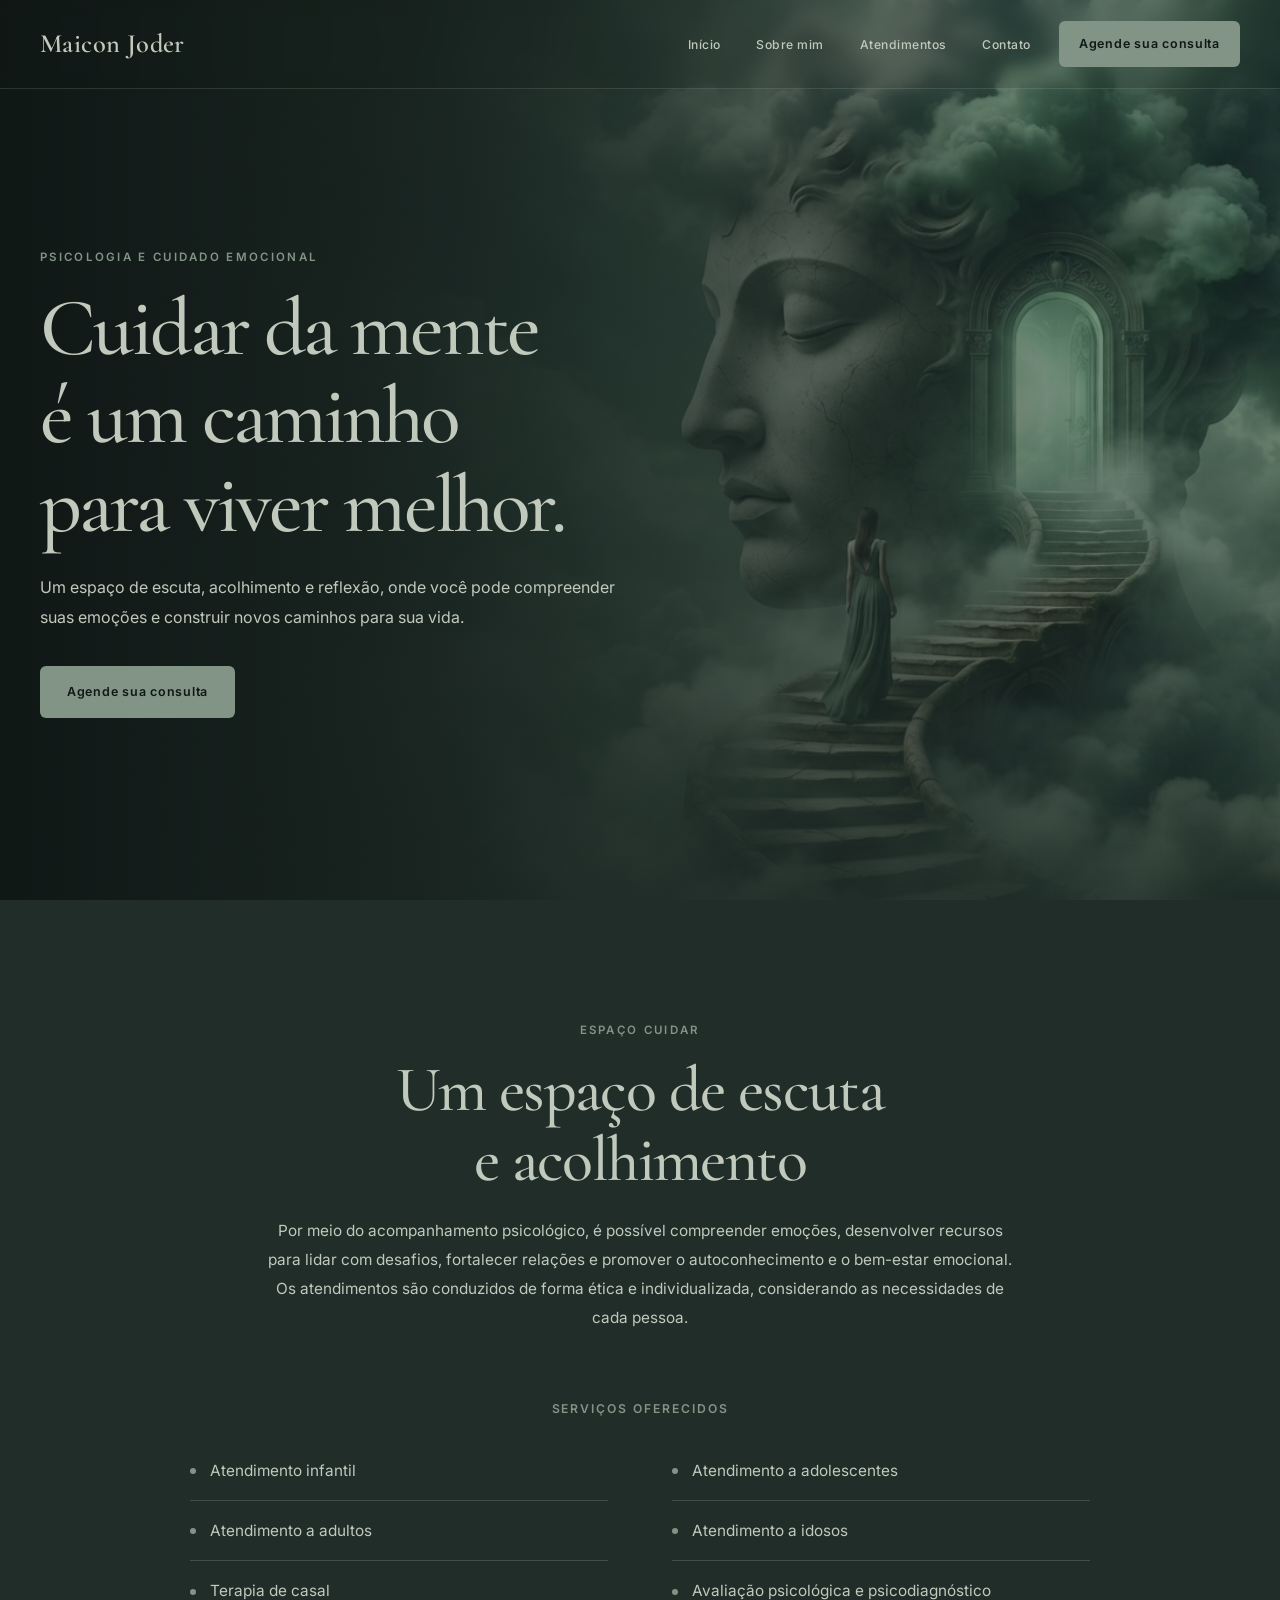
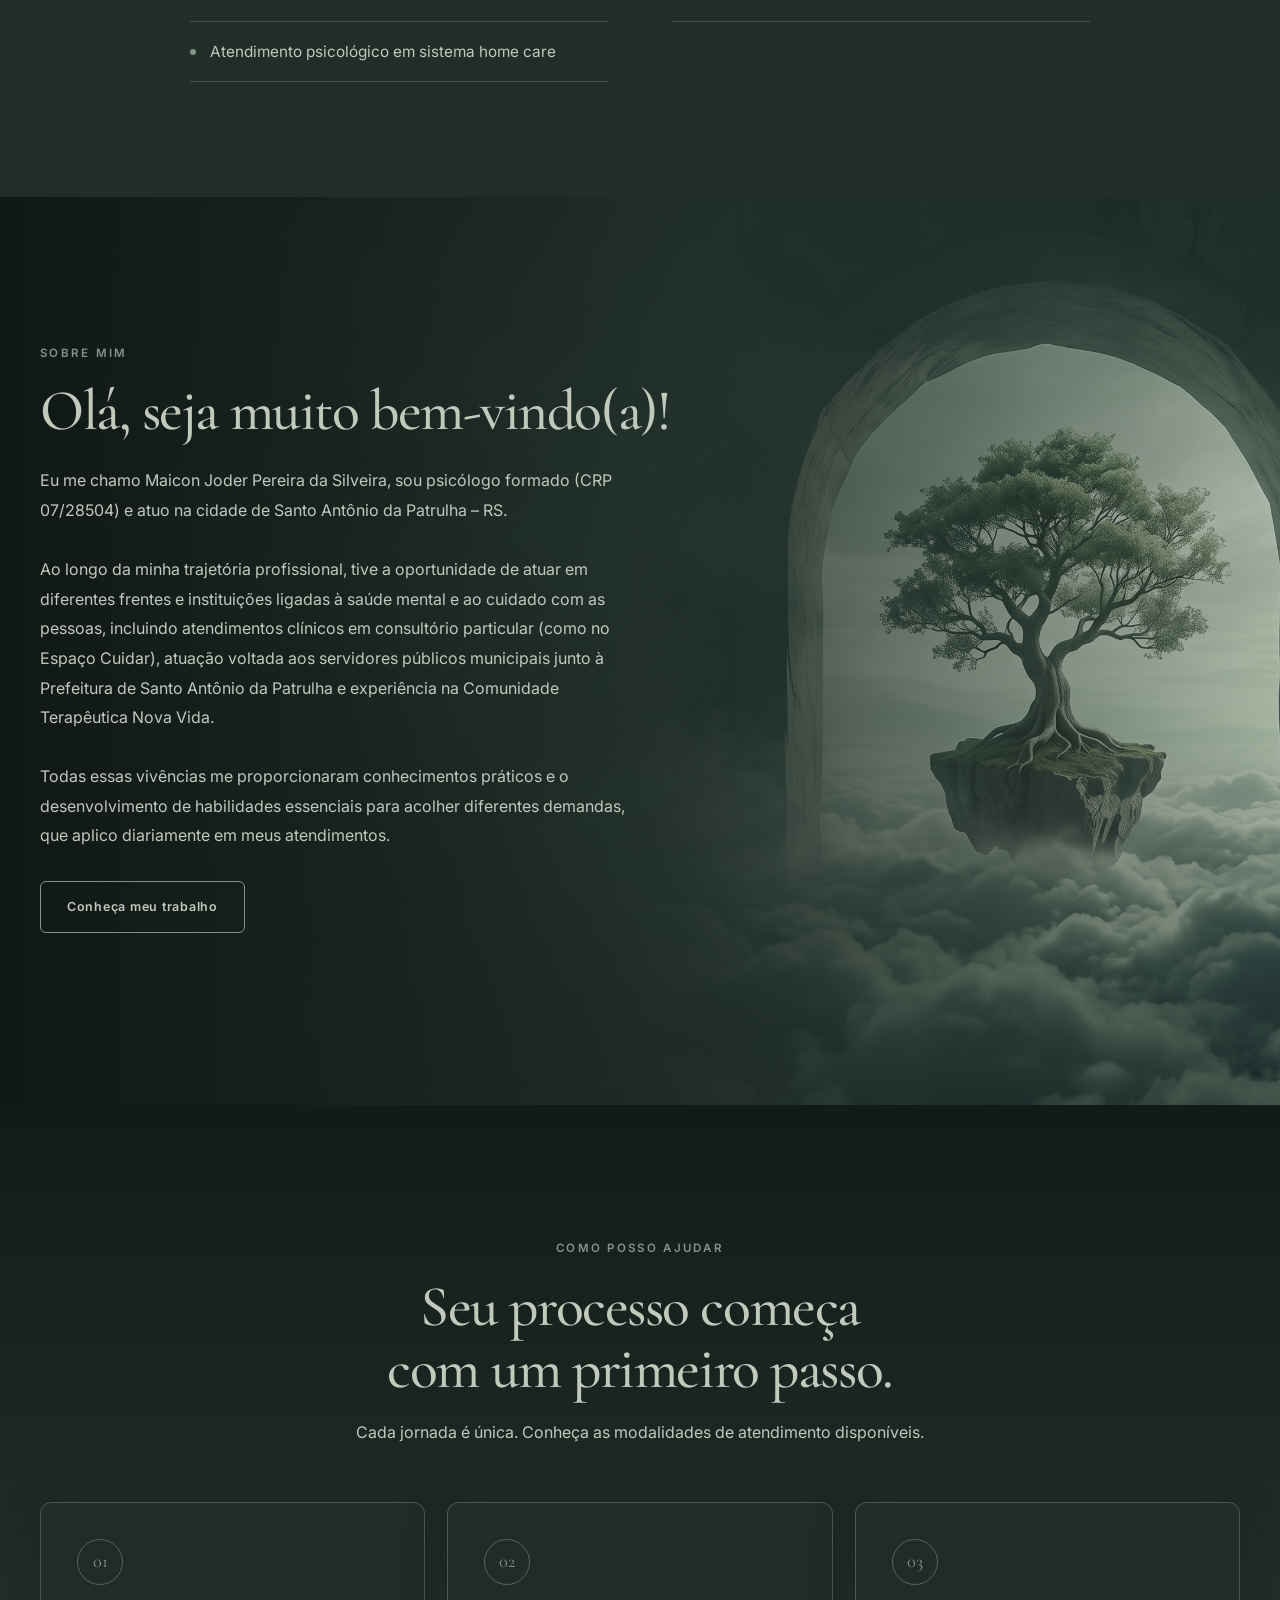
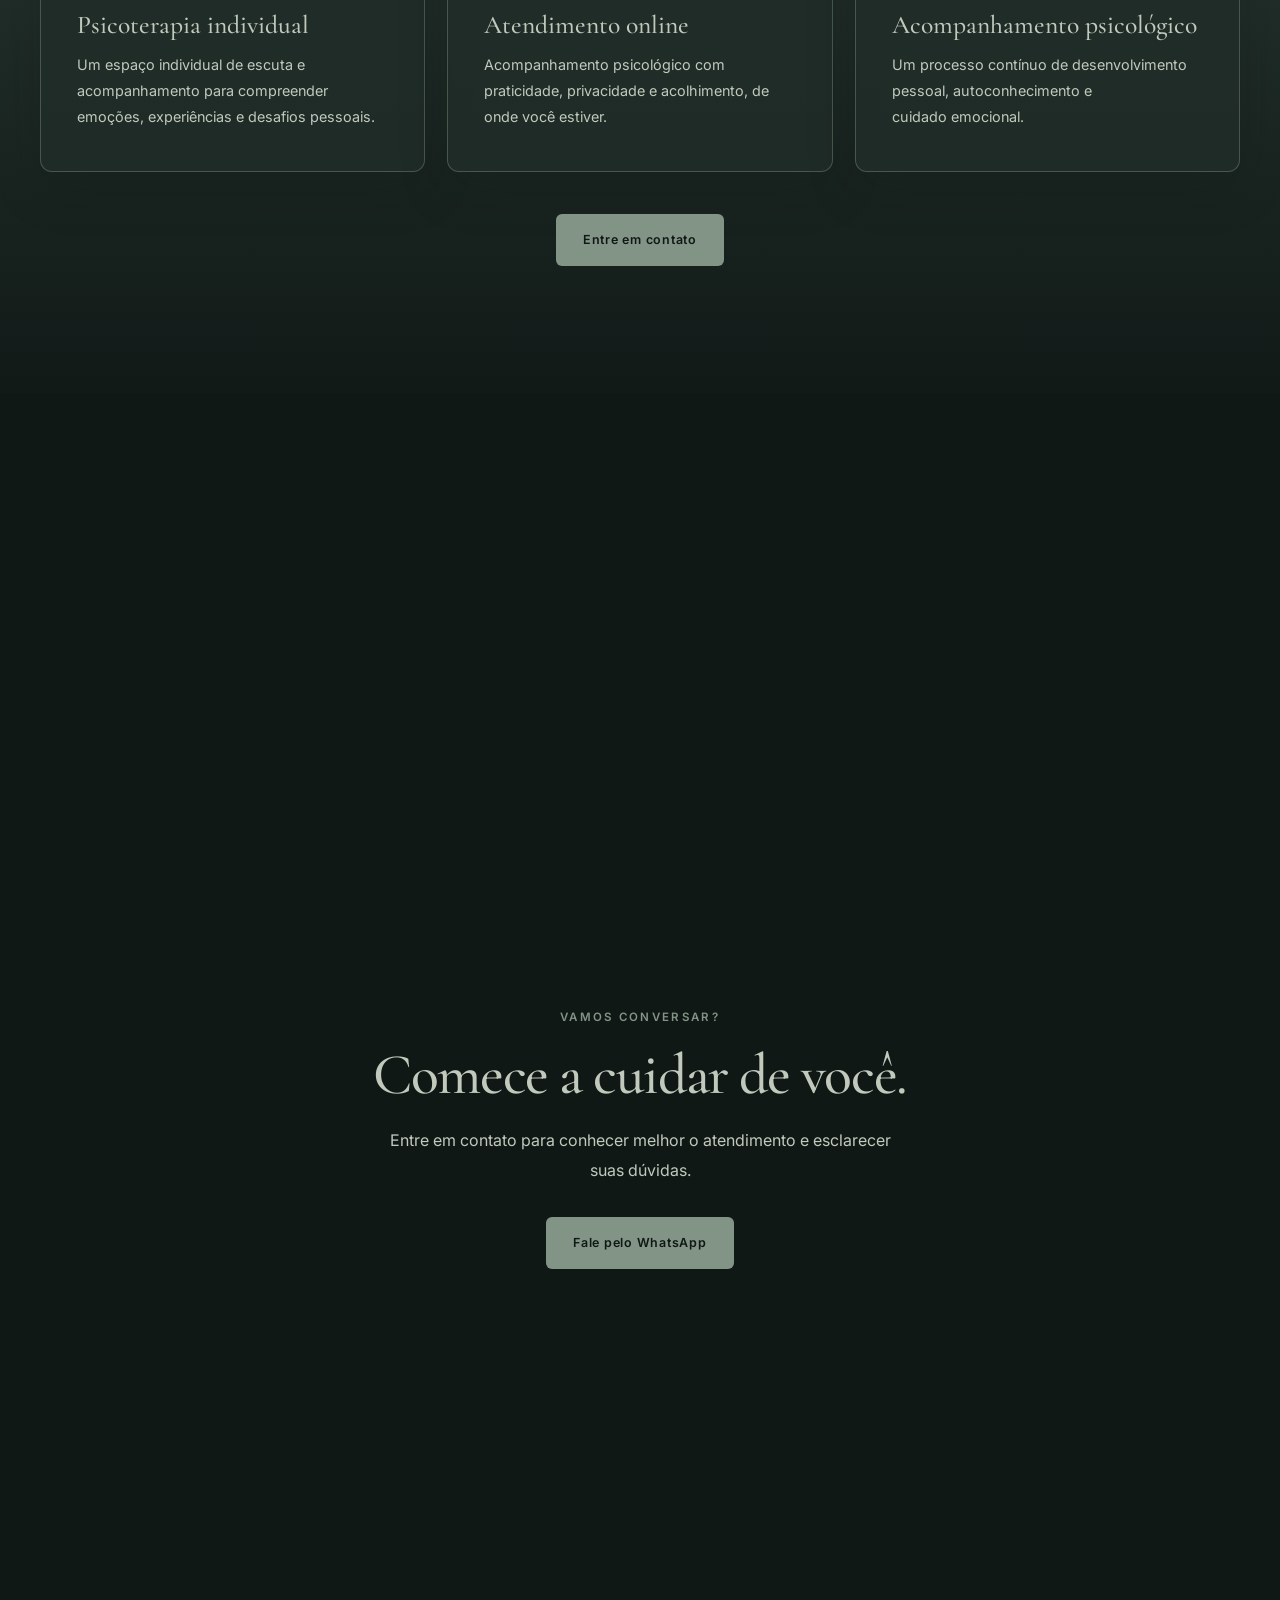
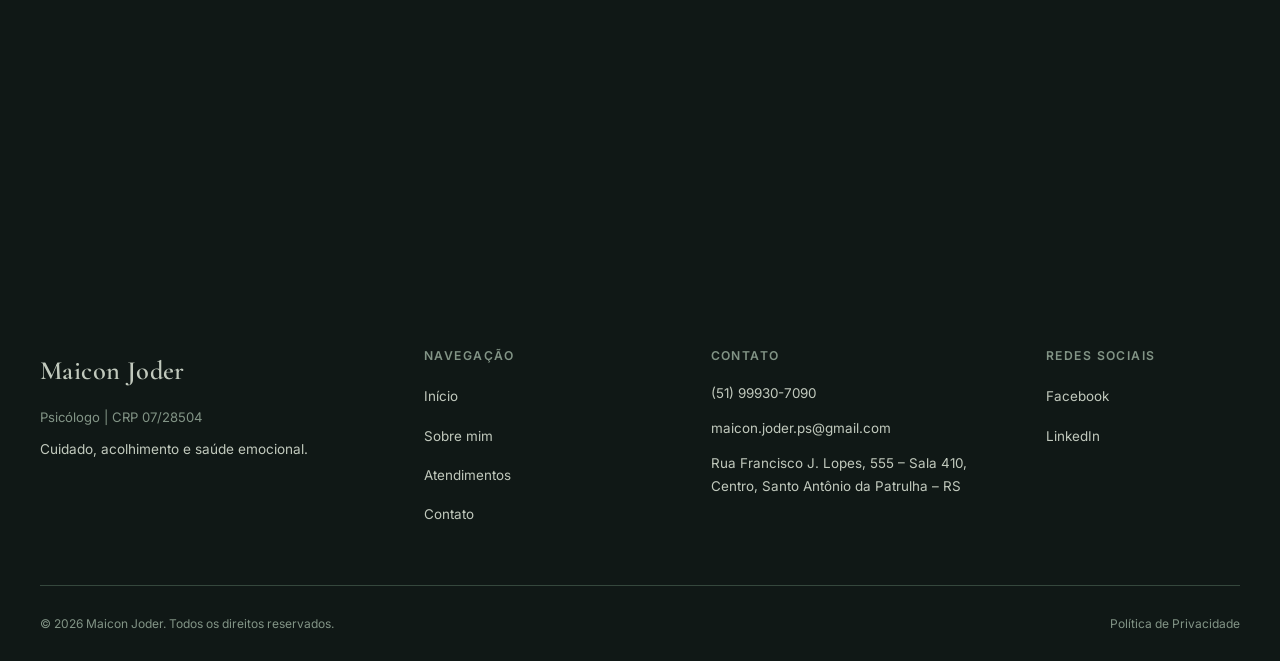
==== commit 983b616b: "add image" ====
--- a/index.html
+++ b/index.html
@@ -325,6 +325,9 @@
 
         </section>
 
+                <section>
+            <div class="transitionimage"></div>
+        </section>
 
         <!-- =================================
              SECTION 04 - CONTATO
--- a/css/style.css
+++ b/css/style.css
@@ -732,6 +732,18 @@
     align-items: center;
 }
 
+.transitionimage {
+    background-image: url("../images/imgespelho.jpg");
+    background-size: cover;
+    background-attachment: fixed;
+    background-position: center center;
+    height: 30em;
+    width: 100%;
+    display: flex;
+    justify-content: center;
+    align-items: center;
+}
+
 /* 12. FOOTER */
 .footer {
     background: var(--color-deepest);
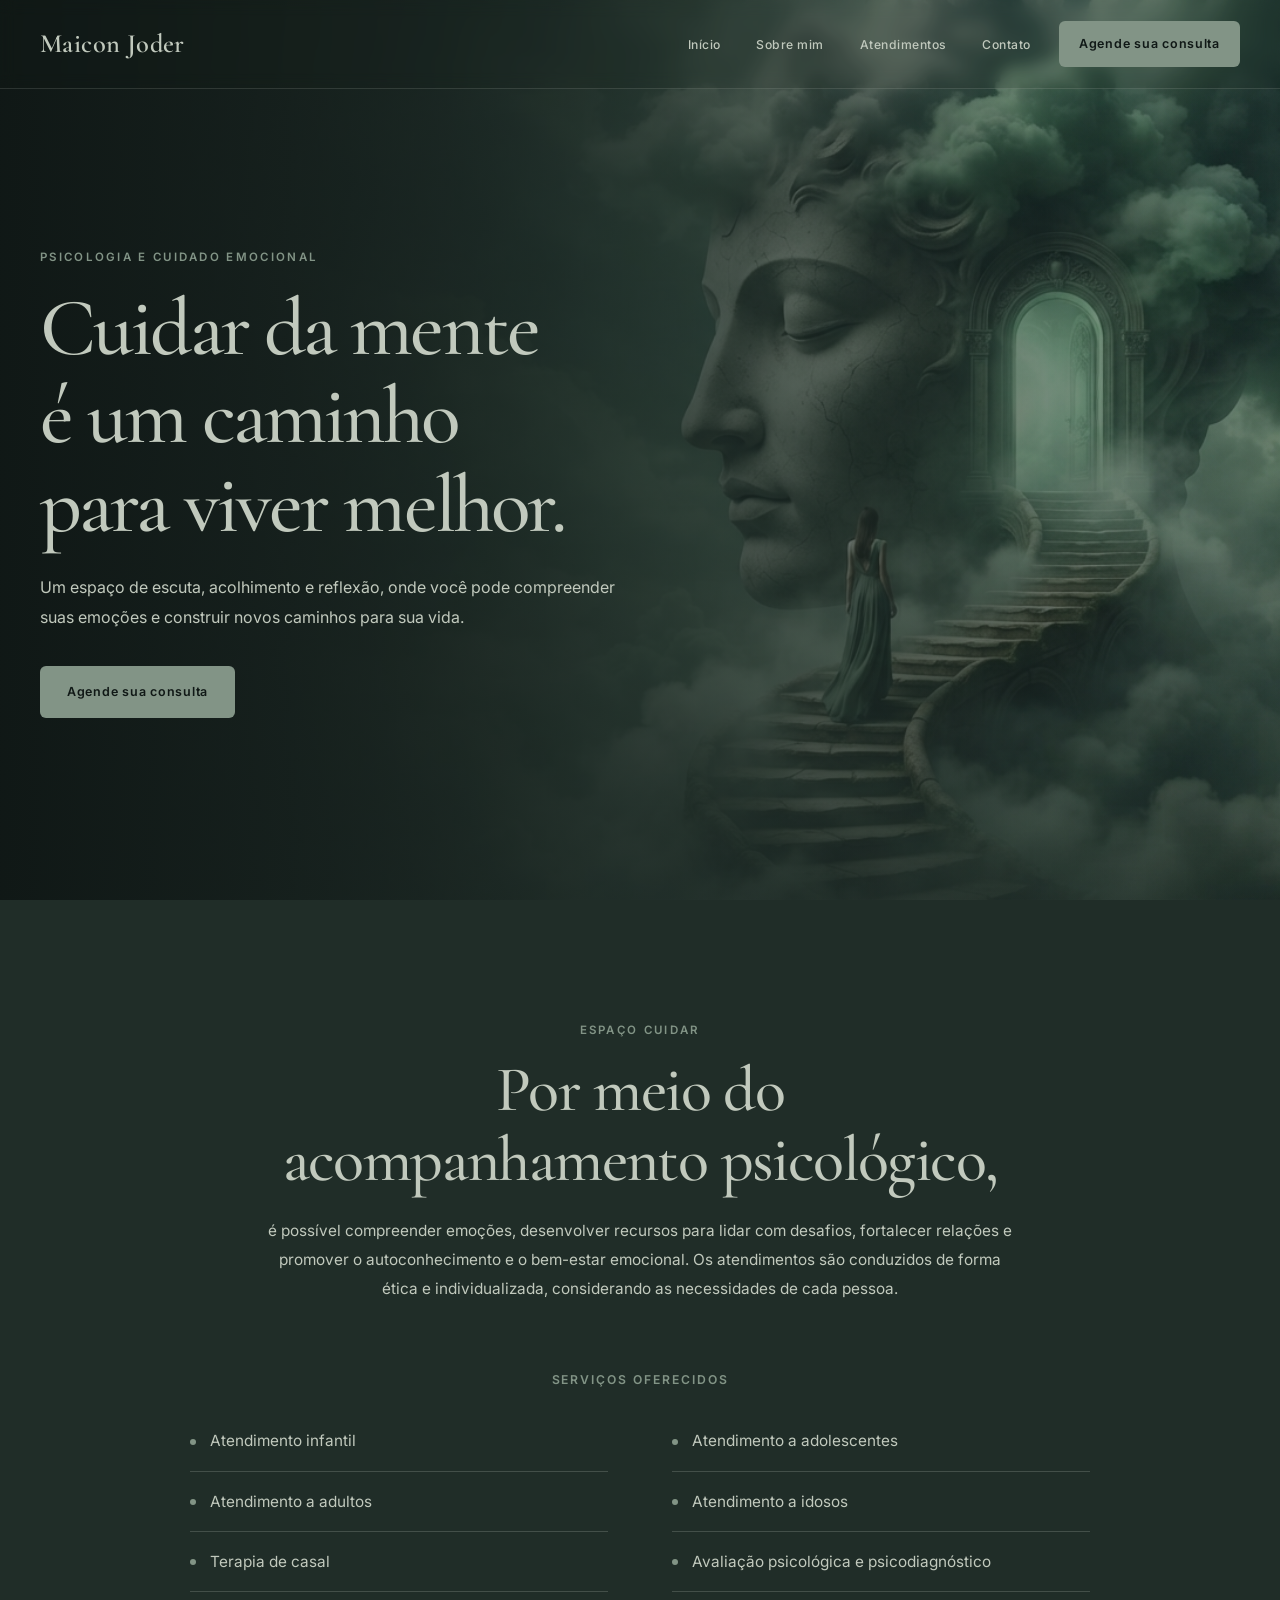
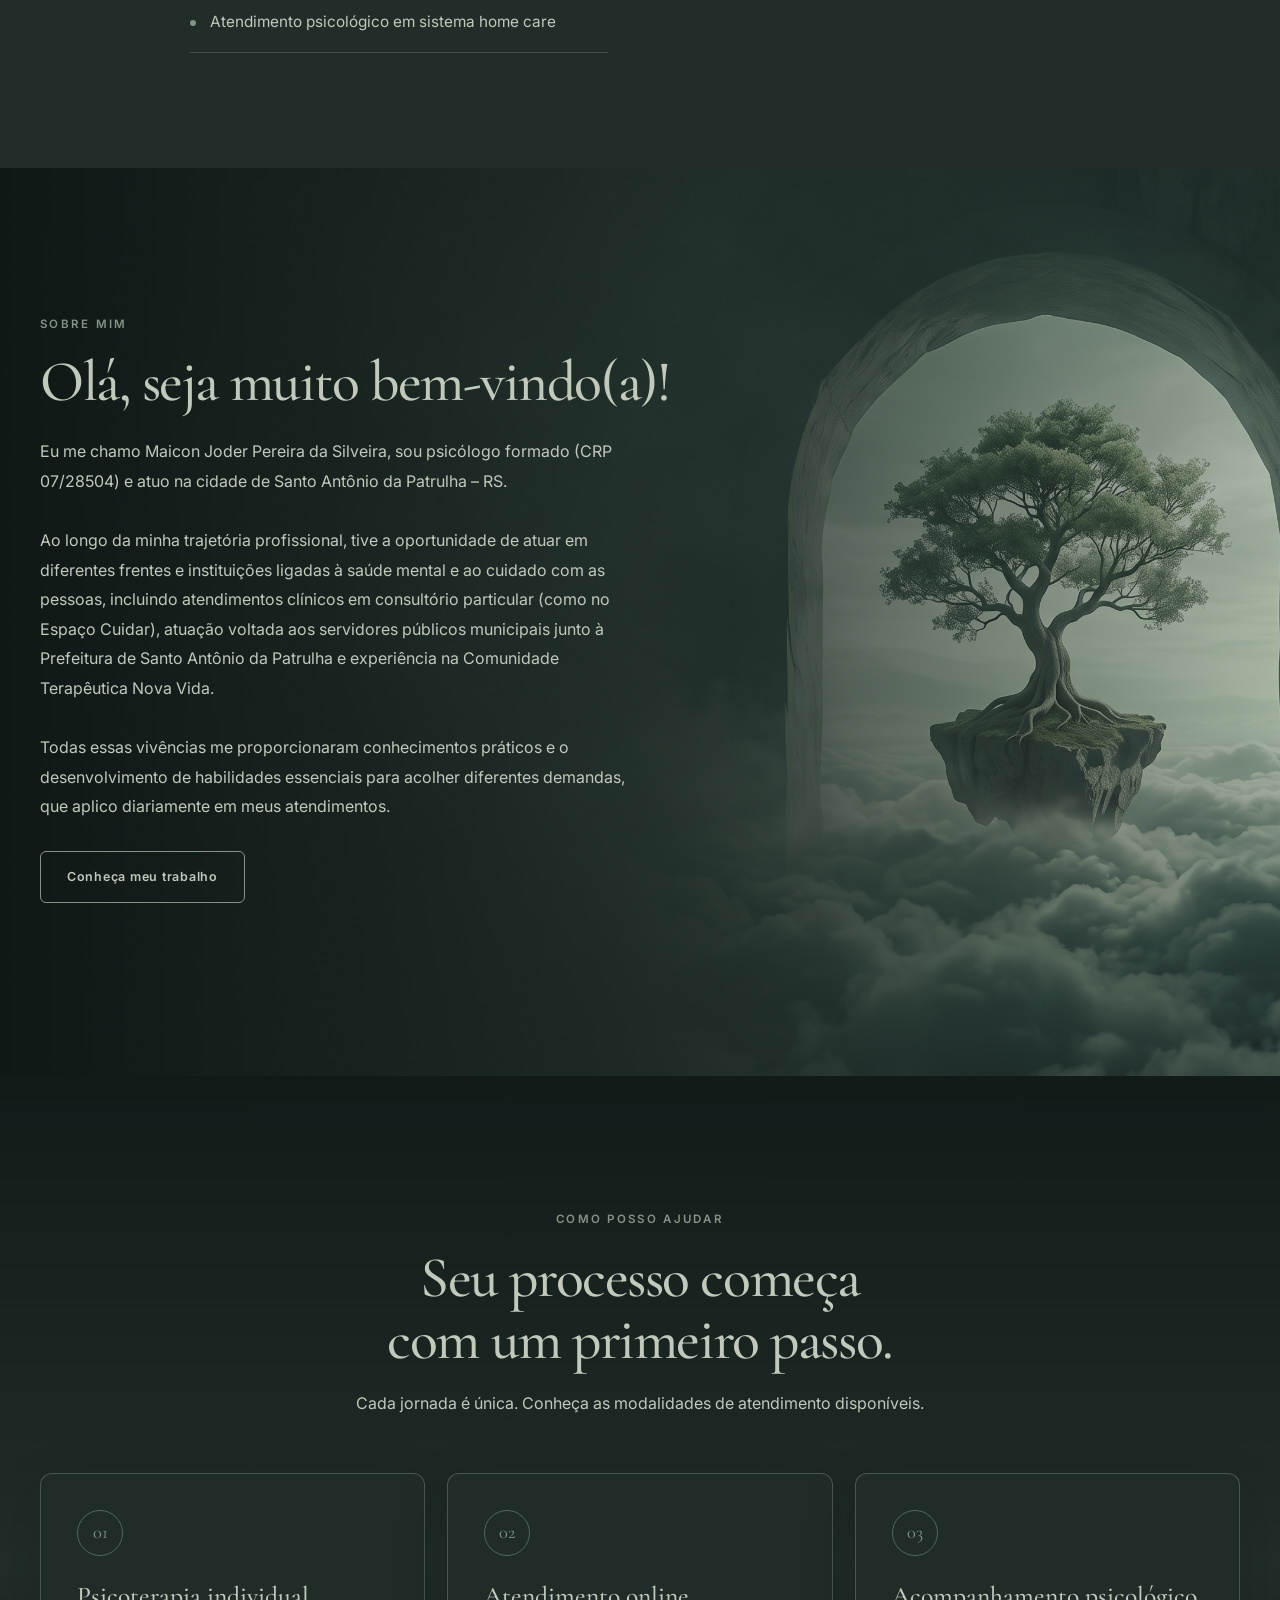
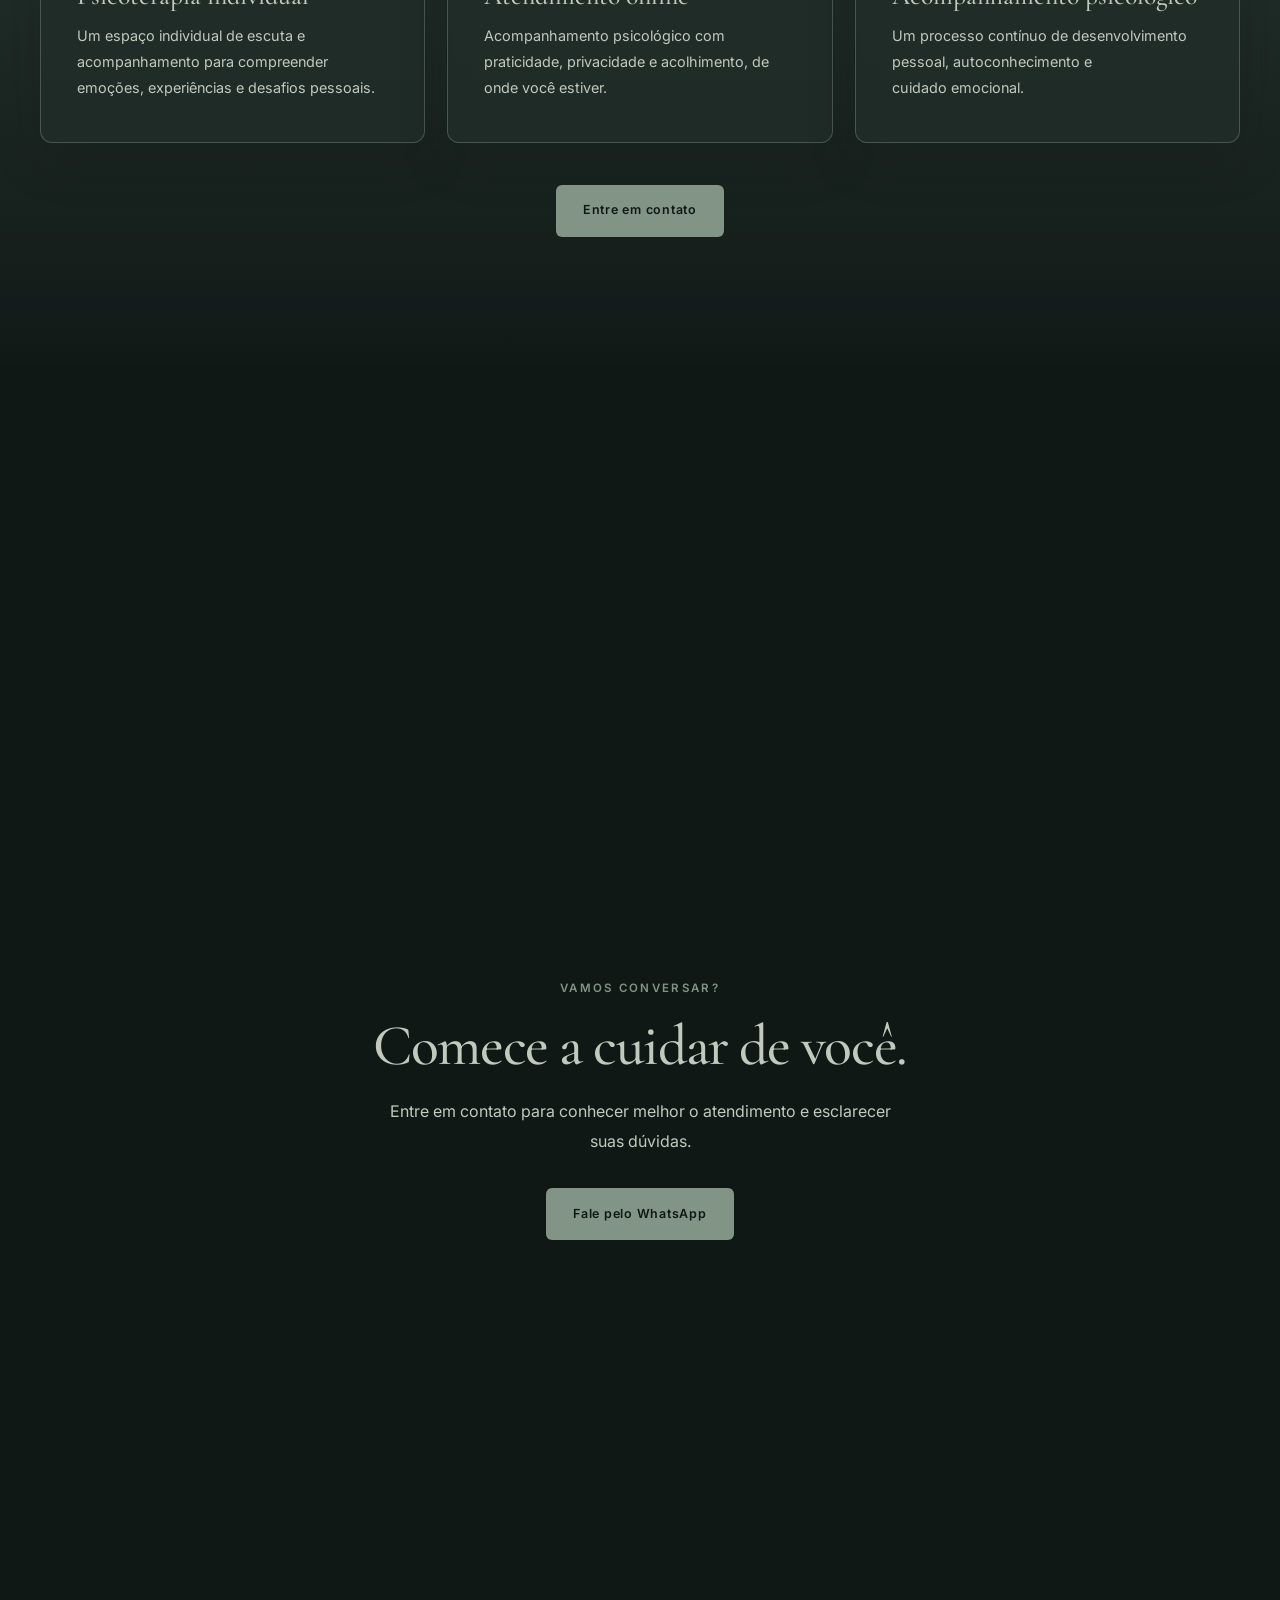
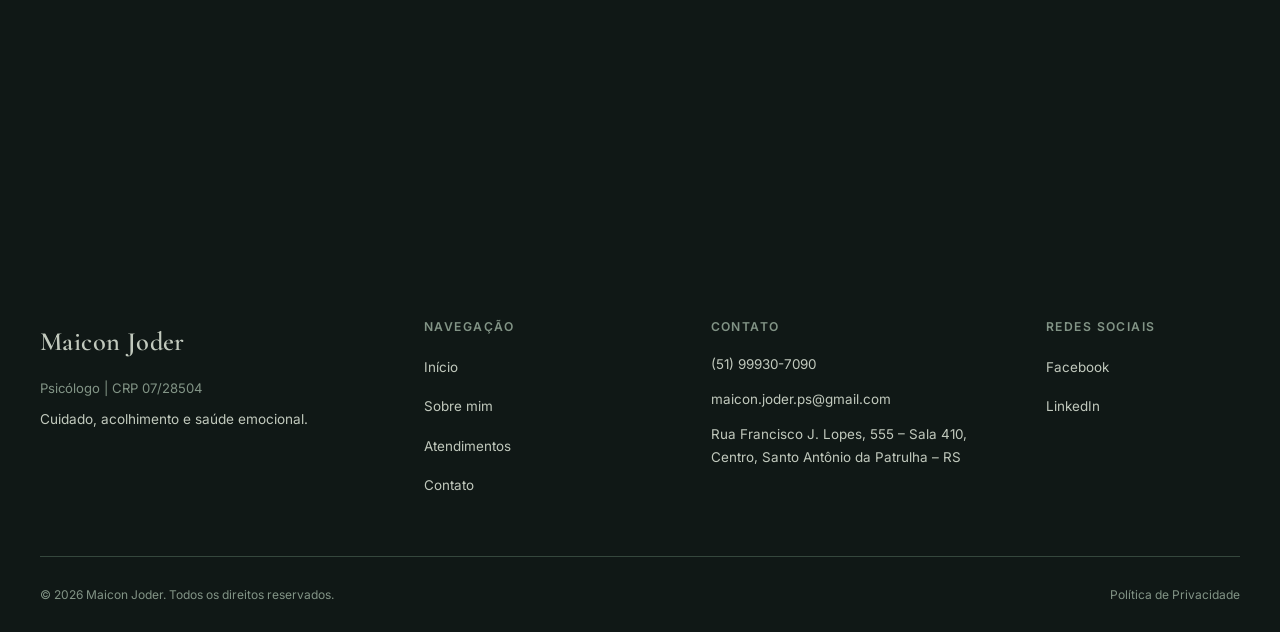
==== commit 4447152a: "Update index.html" ====
--- a/index.html
+++ b/index.html
@@ -136,12 +136,11 @@
                     <span class="services-info__eyebrow">Espaço cuidar</span>
 
                     <h2 class="services-info__title" id="services-info-title">
-                        Um espaço de escuta e acolhimento
+                        Por meio do acompanhamento psicológico,
                     </h2>
 
                     <p class="services-info__description">
-                        Por meio do acompanhamento psicológico, é possível
-                        compreender emoções, desenvolver recursos para lidar com desafios,
+                        é possível compreender emoções, desenvolver recursos para lidar com desafios,
                         fortalecer relações e promover o autoconhecimento e o bem-estar
                         emocional. Os atendimentos são conduzidos de forma ética e
                         individualizada, considerando as necessidades de cada pessoa.
@@ -210,9 +209,9 @@
 
                         <br><br>
 
-                    <a href="#contato" class="button button--secondary">
-                        Conheça meu trabalho
-                    </a>
+                        <a href="#contato" class="button button--secondary">
+                            Conheça meu trabalho
+                        </a>
 
                 </div>
 
@@ -325,7 +324,7 @@
 
         </section>
 
-                <section>
+        <section>
             <div class="transitionimage"></div>
         </section>
 
@@ -490,7 +489,7 @@
     <script>
         document.getElementById('copyright-year').textContent = new Date().getFullYear();
     </script>
-<script src="js/script.js" defer></script>
+    <script src="js/script.js" defer></script>
 </body>
 
 </html>
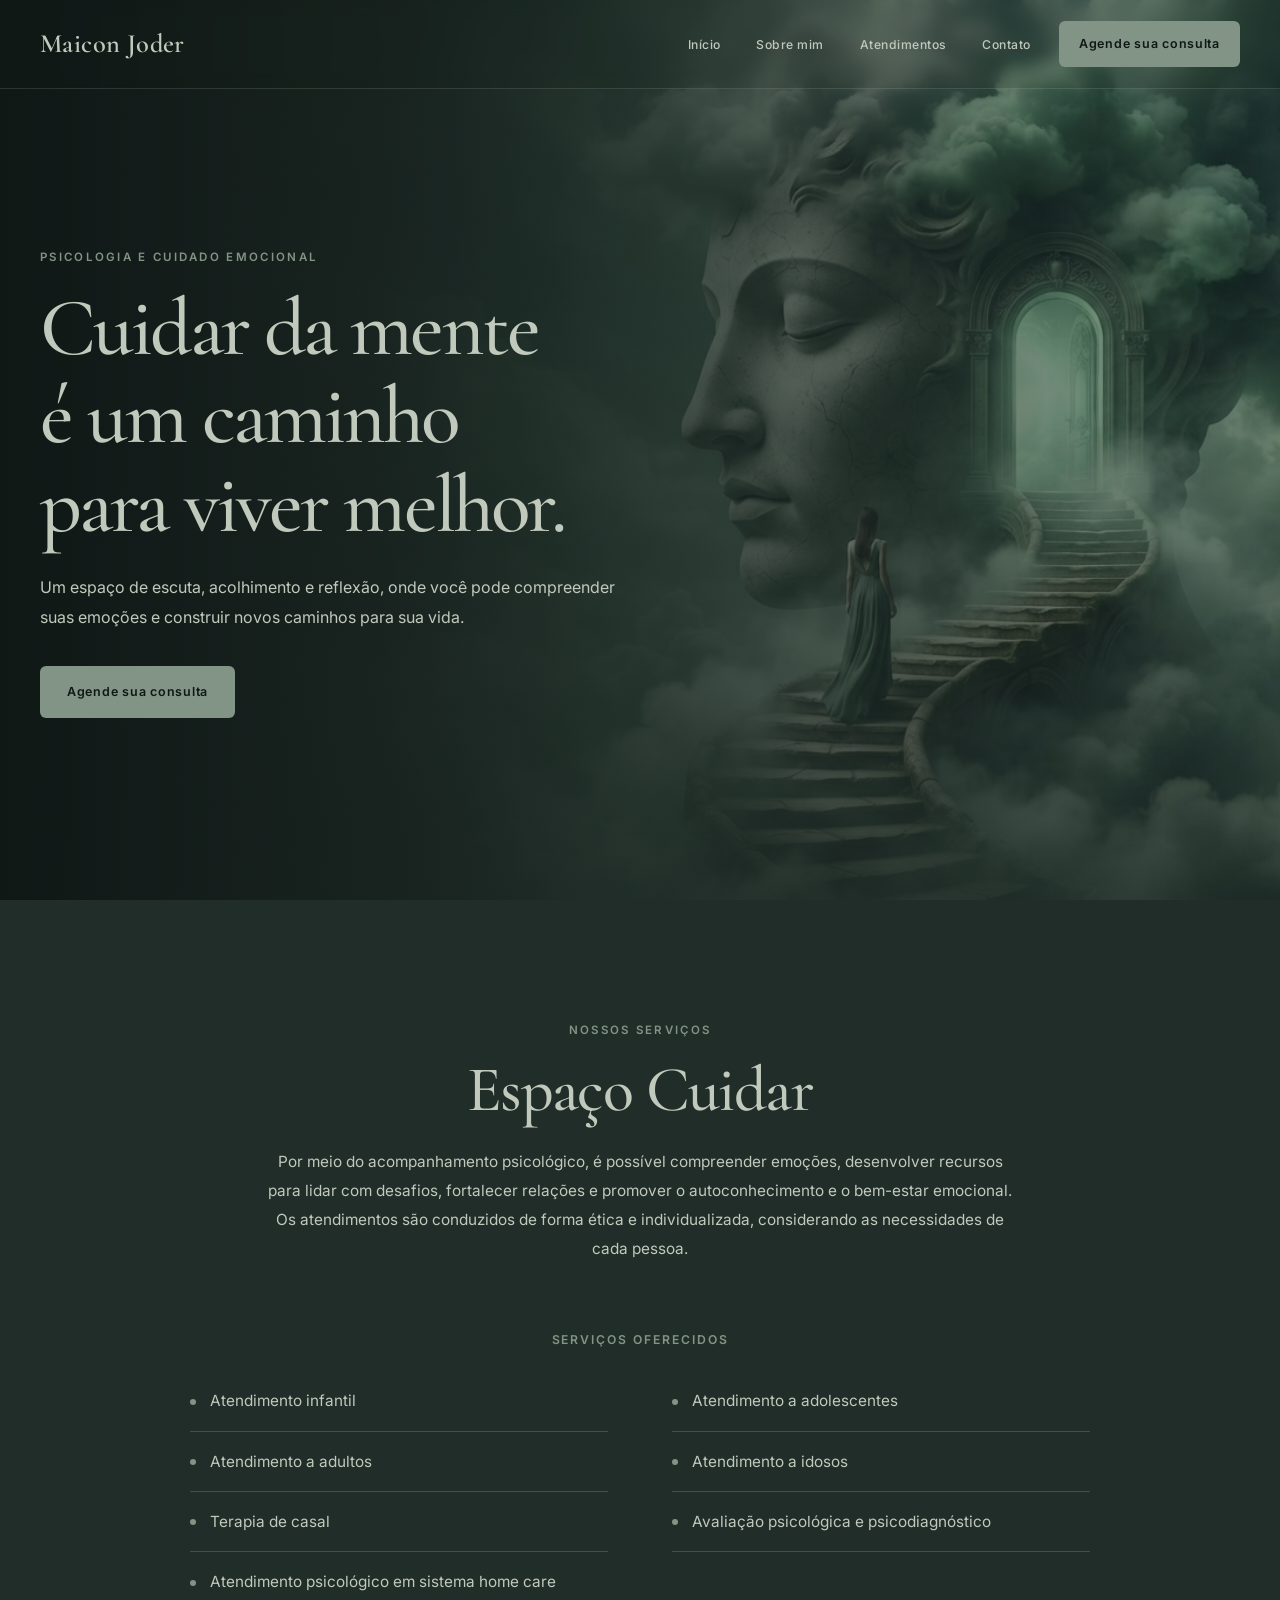
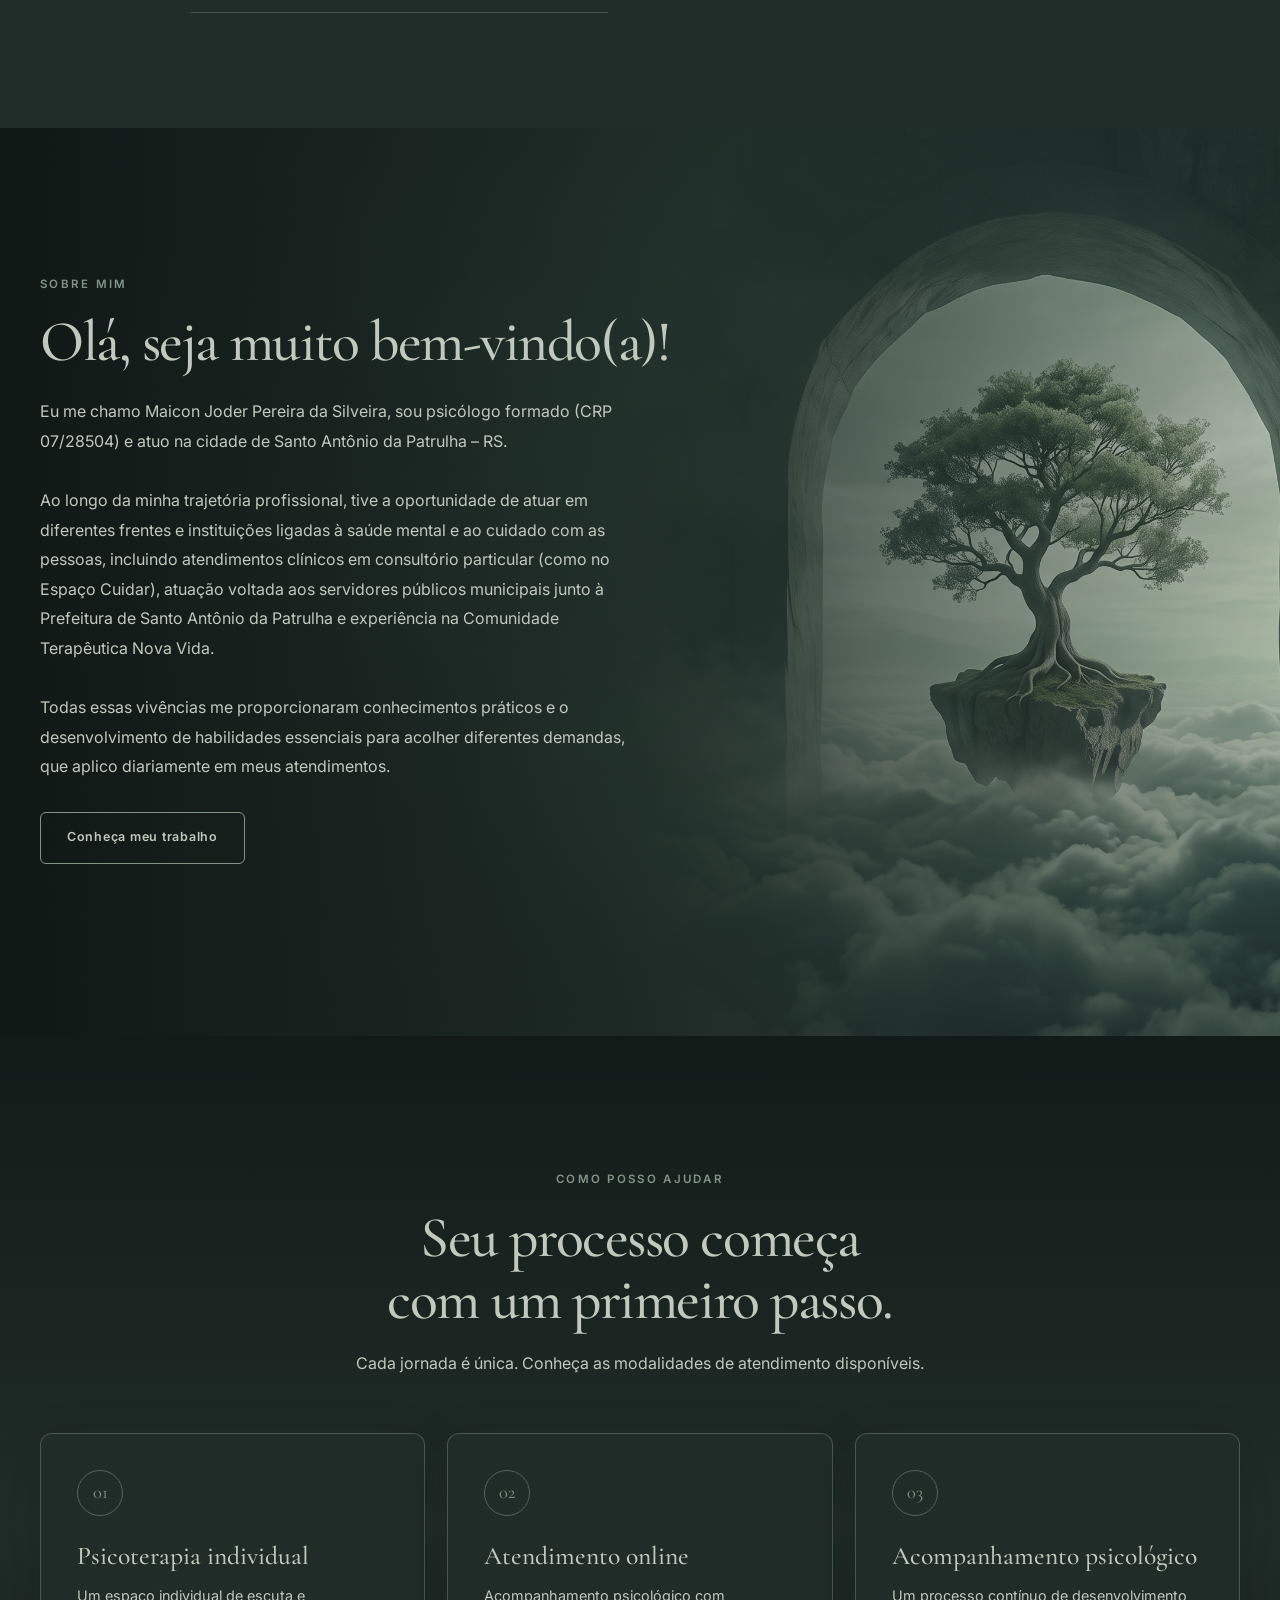
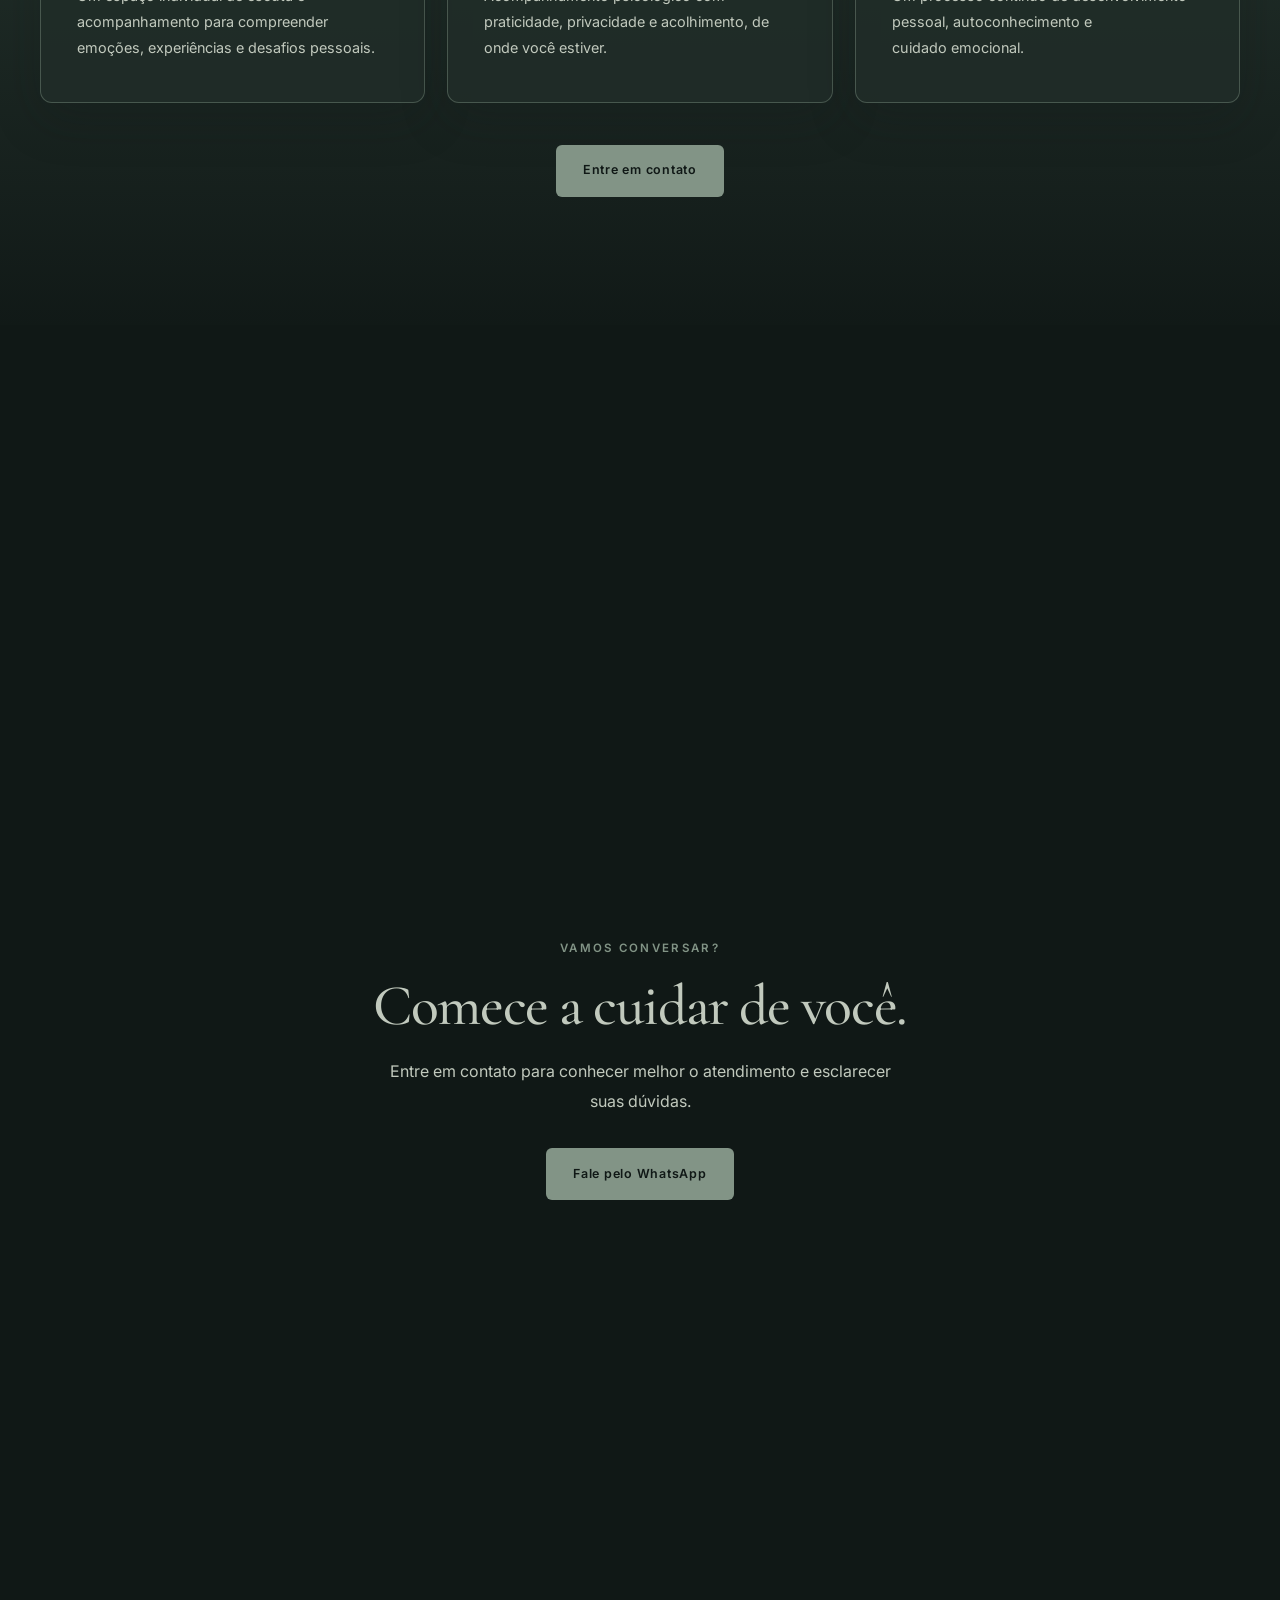
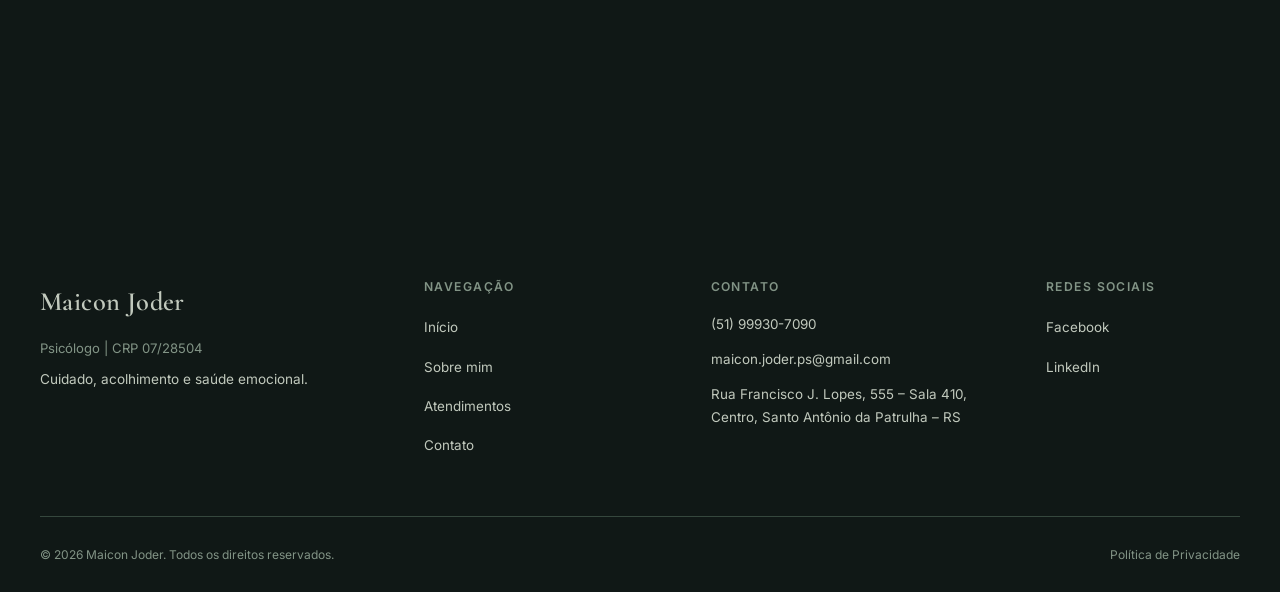
==== commit 7de1f8bc: "Update index.html" ====
--- a/index.html
+++ b/index.html
@@ -133,14 +133,14 @@
             <div class="services-info__container">
 
                 <div class="services-info__intro">
-                    <span class="services-info__eyebrow">Espaço cuidar</span>
+                    <span class="services-info__eyebrow">Nossos serviços</span>
 
                     <h2 class="services-info__title" id="services-info-title">
-                        Por meio do acompanhamento psicológico,
+                        Espaço Cuidar
                     </h2>
 
                     <p class="services-info__description">
-                        é possível compreender emoções, desenvolver recursos para lidar com desafios,
+                        Por meio do acompanhamento psicológico, é possível compreender emoções, desenvolver recursos para lidar com desafios,
                         fortalecer relações e promover o autoconhecimento e o bem-estar
                         emocional. Os atendimentos são conduzidos de forma ética e
                         individualizada, considerando as necessidades de cada pessoa.
